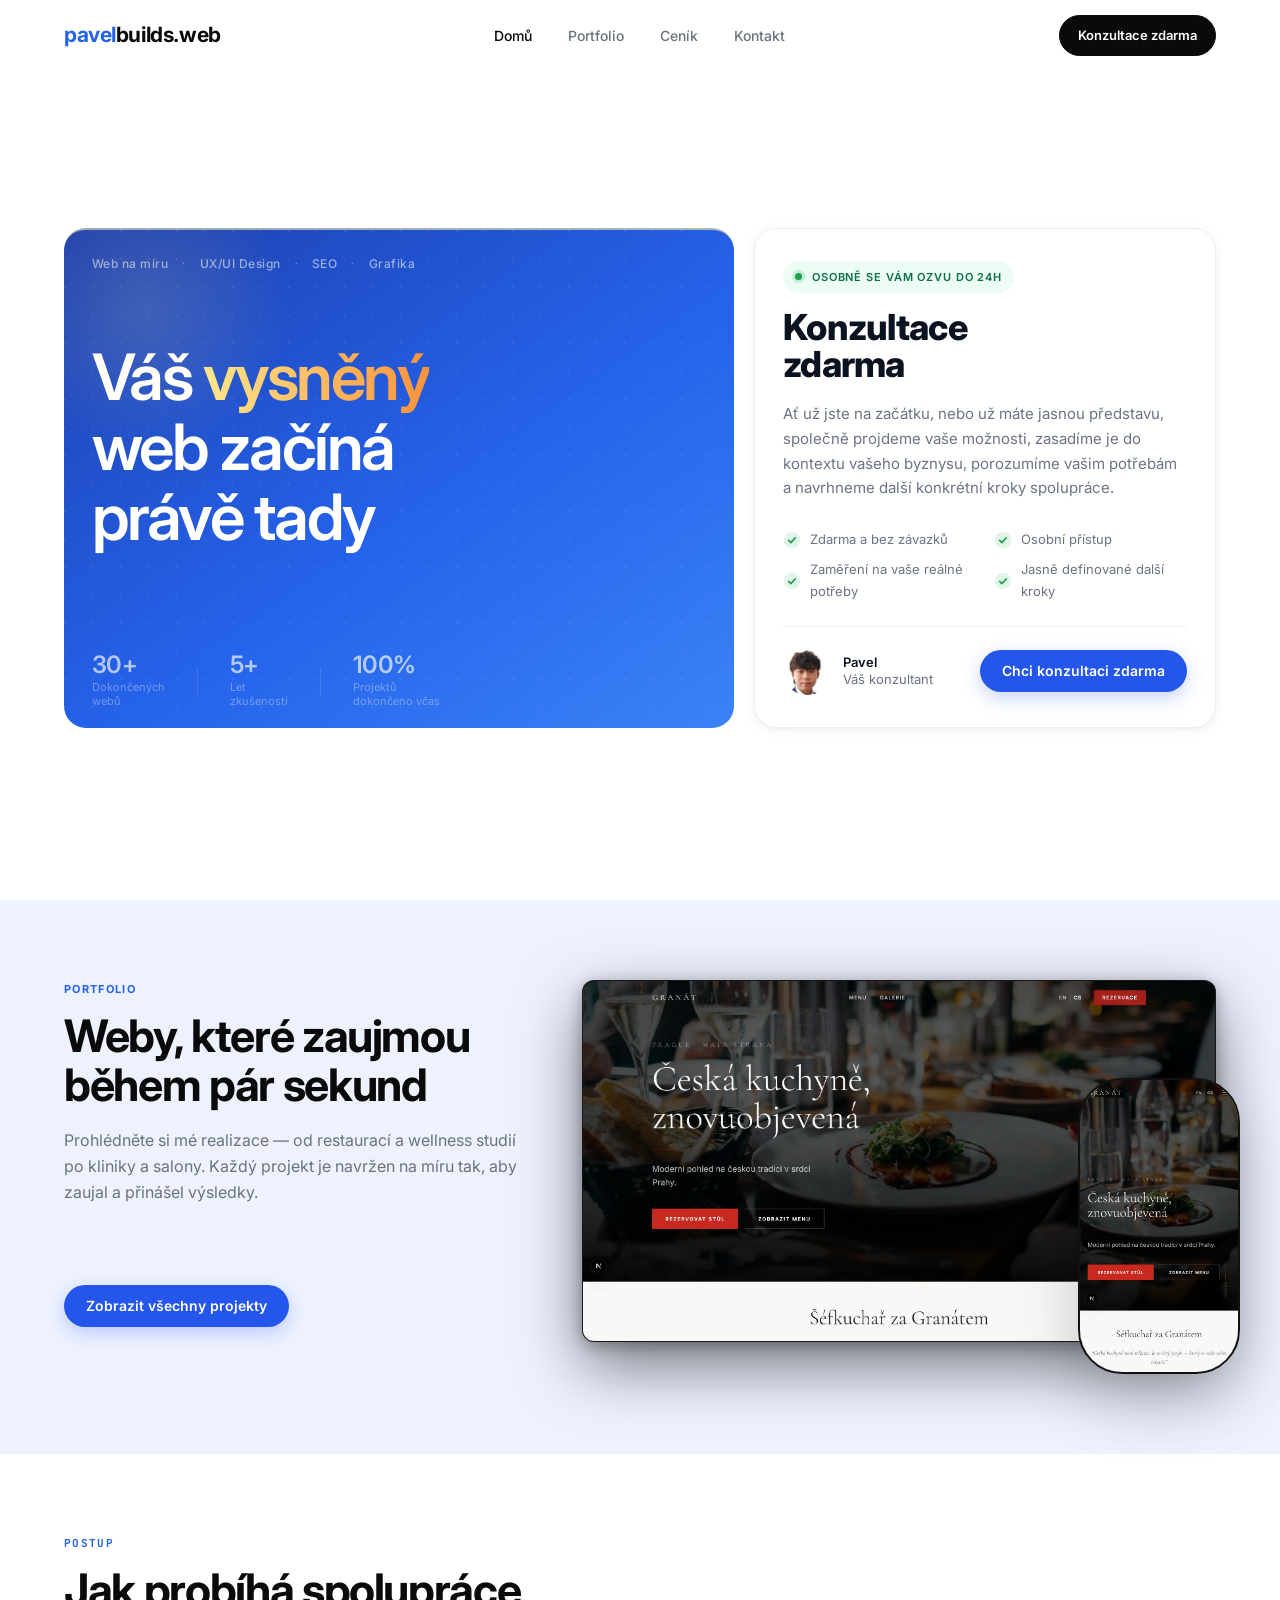
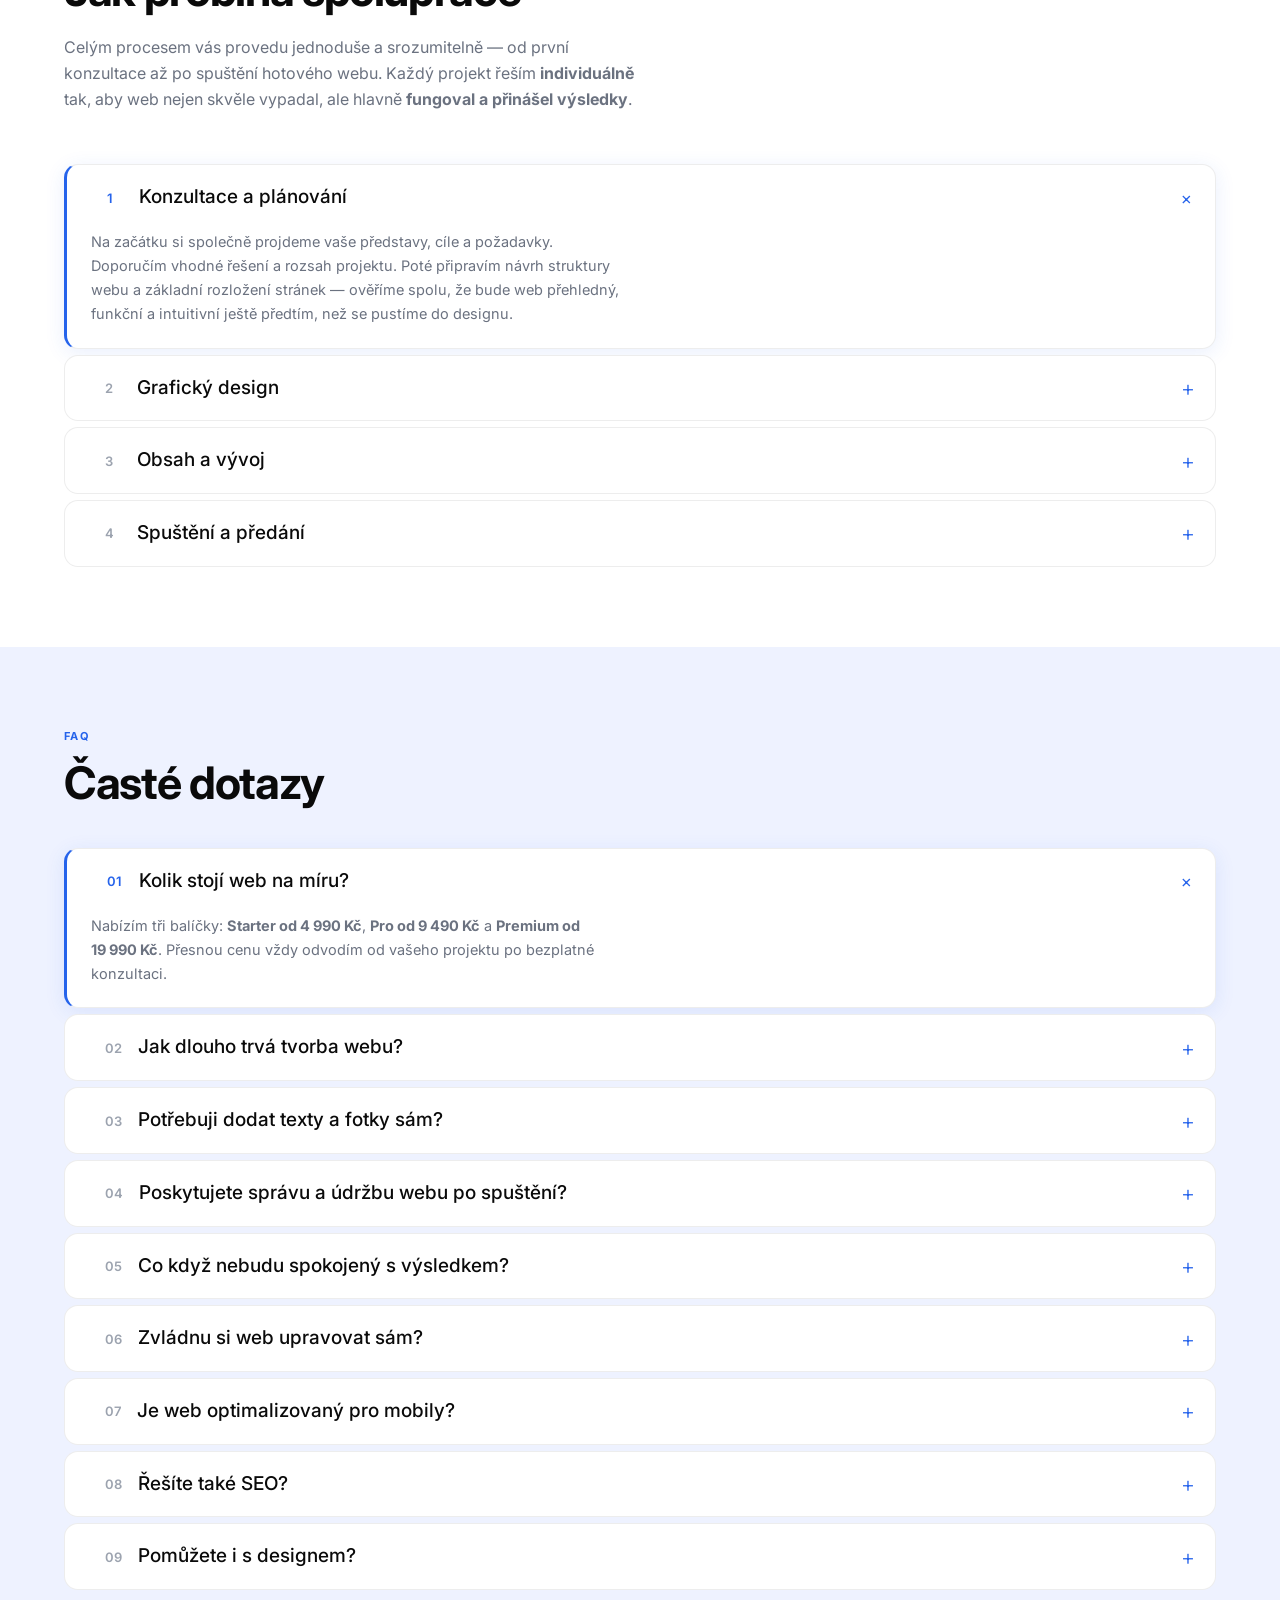
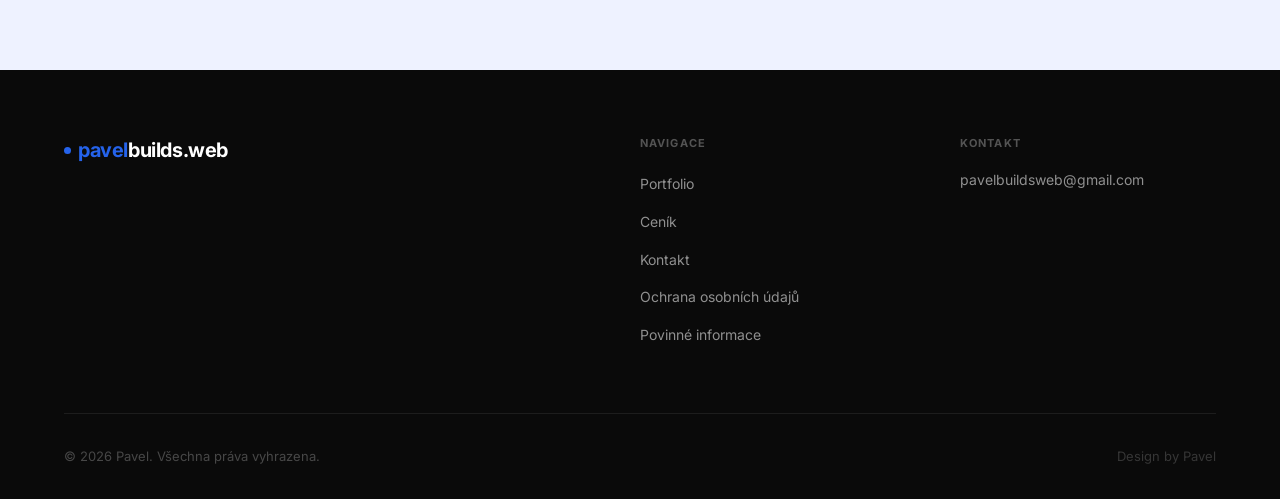
==== index.html @ 44fcdc36 "fix: bottom sheet block layout + isAnimating guard Switch nav__mobile from flex to block (avoids iOS" ====
﻿<!doctype html>
<html lang="cs">
<head>
  <meta charset="utf-8" />
  <meta name="viewport" content="width=device-width, initial-scale=1" />

  <title>Váš profesionální web | Pavel — webař na volné noze</title>
  <meta name="description" content="Tvořím weby na míru pro české firmy a živnostníky. Od návrhu po spuštění — jeden kontakt, kompletní servis." />
  <link rel="canonical" href="https://www.pavelweb.cz/" />

  <meta property="og:type"         content="website" />
  <meta property="og:site_name"    content="Pavel — webař na volné noze" />
  <meta property="og:title"        content="Váš profesionální web | Pavel — webař na volné noze" />
  <meta property="og:description"  content="Tvořím weby na míru pro české firmy a živnostníky. Od návrhu po spuštění — jeden kontakt, kompletní servis." />
  <meta property="og:url"          content="https://www.pavelweb.cz/" />
  <meta property="og:image"        content="https://www.pavelweb.cz/images/og-cover.jpg" />
  <meta property="og:image:width"  content="1200" />
  <meta property="og:image:height" content="630" />
  <meta property="og:locale"       content="cs_CZ" />

  <meta name="twitter:card"        content="summary_large_image" />
  <meta name="twitter:title"       content="Váš profesionální web | Pavel — webař na volné noze" />
  <meta name="twitter:description" content="Tvořím weby na míru pro české firmy a živnostníky. Od návrhu po spuštění — jeden kontakt, kompletní servis." />
  <meta name="twitter:image"       content="https://www.pavelweb.cz/images/og-cover.jpg" />

  <script type="application/ld+json">
  {
    "@context": "https://schema.org",
    "@graph": [
      {
        "@type": "Person",
        "@id": "https://www.pavelweb.cz/#person",
        "name": "Pavel",
        "jobTitle": "Webař na volné noze",
        "url": "https://www.pavelweb.cz/",
        "knowsAbout": ["Tvorba webových stránek", "SEO", "UI/UX design"]
      },
      {
        "@type": "Service",
        "@id": "https://www.pavelweb.cz/#service",
        "serviceType": "Tvorba webových stránek na míru",
        "provider": { "@id": "https://www.pavelweb.cz/#person" },
        "areaServed": "CZ",
        "url": "https://www.pavelweb.cz/pricing.html"
      }
    ]
  }
  </script>

  <link rel="preconnect" href="https://fonts.bunny.net" crossorigin />
  <link rel="preload" href="https://fonts.bunny.net/css2?family=Caveat:wght@500;700&family=Inter:wght@400;500;600;700&family=JetBrains+Mono:wght@500&display=swap"
        as="style" onload="this.onload=null;this.rel='stylesheet'" />
  <noscript><link rel="stylesheet" href="https://fonts.bunny.net/css2?family=Caveat:wght@500;700&family=Inter:wght@400;500;600;700&family=JetBrains+Mono:wght@500&display=swap" /></noscript>

  <link rel="stylesheet" href="/css/tokens.css?v=8" />
  <link rel="stylesheet" href="/css/base.css?v=8" />
  <link rel="stylesheet" href="/css/components.css?v=8" />
</head>
<body>

  <a class="skip-link" href="#main-content">Přeskočit na obsah</a>

  <!-- ── NAV ──────────────────────────────────────────────────── -->
  <header class="site-header">
    <nav class="nav" aria-label="Hlavní navigace">
      <a href="/index.html" class="nav__logo" aria-label="pavelbuilds.web — domovská stránka">
        <span class="nav__logo-text"><span class="nav__logo-pavel">pavel</span>builds<span class="nav__logo-sub">.web</span></span>
      </a>
      <ul class="nav__links" role="list">
        <li><a href="/index.html"     class="nav__link nav__link--active">Domů</a></li>
        <li><a href="/portfolio.html" class="nav__link">Portfolio</a></li>
        <li><a href="/pricing.html"   class="nav__link">Ceník</a></li>
        <li><a href="/contact.html"   class="nav__link">Kontakt</a></li>
      </ul>
      <a href="/contact.html" class="btn btn--nav">Konzultace zdarma</a>
      <button class="nav__burger" aria-controls="mobile-menu" aria-expanded="false" aria-label="Otevřít menu">
        <span class="nav__burger-bar"></span>
        <span class="nav__burger-bar"></span>
        <span class="nav__burger-bar"></span>
      </button>
    </nav>
  </header>
  <div id="mobile-menu" class="nav__mobile" hidden>
    <ul role="list">
      <li><a href="/index.html"     class="nav__link">Domů</a></li>
      <li><a href="/portfolio.html" class="nav__link">Portfolio</a></li>
      <li><a href="/pricing.html"   class="nav__link">Ceník</a></li>
      <li><a href="/contact.html"   class="nav__link">Kontakt</a></li>
    </ul>
    <a href="/contact.html" class="btn" style="margin-top:8px;">Konzultace zdarma</a>
  </div>

  <main id="main-content">

    <!-- ── 1. HERO ────────────────────────────────────────────── -->
    <section class="hero" aria-labelledby="hero-heading">
      <div class="hero-2col">

        <!-- Left: gradient-border card -->
        <div class="hero-card-wrap">
          <div class="hero-card">
            <p class="hero-card__labels" aria-hidden="true">
              <span>Web na míru</span>
              <span>·</span>
              <span>UX/UI Design</span>
              <span>·</span>
              <span>SEO</span>
              <span>·</span>
              <span>Grafika</span>
            </p>

            <h1 class="hero-head" id="hero-heading">
              Váš <span class="slot" id="slot" aria-live="polite" aria-label="profesionální"></span><br />
              web začíná<br />
              právě tady
            </h1>

            <div class="hero-stats" aria-label="Čísla v číslech">
              <div class="hero-stat">
                <span class="hero-stat__num">30+</span>
                <span class="hero-stat__lbl">Dokončených<br />webů</span>
              </div>
              <div class="hero-stat__div" aria-hidden="true"></div>
              <div class="hero-stat">
                <span class="hero-stat__num">5+</span>
                <span class="hero-stat__lbl">Let<br />zkušeností</span>
              </div>
              <div class="hero-stat__div" aria-hidden="true"></div>
              <div class="hero-stat">
                <span class="hero-stat__num">100%</span>
                <span class="hero-stat__lbl">Projektů<br />dokončeno včas</span>
              </div>
            </div>
          </div>
        </div>

        <!-- Right: Consultation card -->
        <section class="consult-card" aria-labelledby="consult-title">

          <span class="consult-eyebrow">
            <span class="consult-ping" aria-hidden="true"></span>
            Osobně se vám ozvu do 24h
          </span>

          <h2 class="consult-title" id="consult-title">Konzultace<br>zdarma</h2>
          <p class="consult-body">
            Ať už jste na začátku, nebo už máte jasnou představu, společně projdeme vaše možnosti,
            zasadíme je do kontextu vašeho byznysu, porozumíme vašim potřebám
            a navrhneme další konkrétní kroky spolupráce.
          </p>

          <ul class="consult-checks" role="list">
            <li class="consult-check">
              <svg width="18" height="18" viewBox="0 0 24 24" fill="none" aria-hidden="true">
                <circle cx="12" cy="12" r="11" fill="#16a34a" opacity=".12"/>
                <path d="M7.5 12.5l3 3 6-6.5" stroke="#16a34a" stroke-width="2.2" stroke-linecap="round" stroke-linejoin="round"/>
              </svg>
              Zdarma a bez závazků
            </li>
            <li class="consult-check">
              <svg width="18" height="18" viewBox="0 0 24 24" fill="none" aria-hidden="true">
                <circle cx="12" cy="12" r="11" fill="#16a34a" opacity=".12"/>
                <path d="M7.5 12.5l3 3 6-6.5" stroke="#16a34a" stroke-width="2.2" stroke-linecap="round" stroke-linejoin="round"/>
              </svg>
              Osobní přístup
            </li>
            <li class="consult-check">
              <svg width="18" height="18" viewBox="0 0 24 24" fill="none" aria-hidden="true">
                <circle cx="12" cy="12" r="11" fill="#16a34a" opacity=".12"/>
                <path d="M7.5 12.5l3 3 6-6.5" stroke="#16a34a" stroke-width="2.2" stroke-linecap="round" stroke-linejoin="round"/>
              </svg>
              Zaměření na vaše reálné potřeby
            </li>
            <li class="consult-check">
              <svg width="18" height="18" viewBox="0 0 24 24" fill="none" aria-hidden="true">
                <circle cx="12" cy="12" r="11" fill="#16a34a" opacity=".12"/>
                <path d="M7.5 12.5l3 3 6-6.5" stroke="#16a34a" stroke-width="2.2" stroke-linecap="round" stroke-linejoin="round"/>
              </svg>
              Jasně definované další kroky
            </li>
          </ul>

          <div class="consult-foot">
            <div class="consult-author">
              <div class="consult-avatar"
                   style="background-image:url('/images/pavel-webař.webp');"
                   role="img"
                   aria-label="Pavel">
              </div>
              <div class="consult-meta">
                <div class="consult-name">Pavel</div>
                <div class="consult-role">Váš konzultant</div>
              </div>
            </div>
            <div class="consult-cta-stack">
              <a class="consult-cta-pill" href="/contact.html">
                Chci konzultaci zdarma
              </a>
            </div>
          </div>

        </section>

      </div>
    </section>

    <!-- ── 2. SHOWCASE ─────────────────────────────────────────── -->
    <section class="showcase-section" aria-labelledby="showcase-heading">
      <div class="showcase-inner">

        <div class="showcase-right">
          <div class="showcase-header">
            <p class="showcase-eyebrow">Portfolio</p>
            <h2 class="showcase-headline" id="showcase-heading">Weby, které zaujmou během pár sekund</h2>
            <p class="showcase-body">Prohlédněte si mé realizace — od restaurací a wellness studií po kliniky a salony. Každý projekt je navržen na míru tak, aby zaujal a přinášel výsledky.</p>
          </div>
        </div>

        <div class="showcase-visual">
          <div class="showcase-browser">
            <div class="showcase-screen">
              <img
                src="/images/granat_restaurant_portofolio.webp"
                alt="Ukázka webu — Granát restaurace"
                class="showcase-img"
                width="1440" height="900"
              />
            </div>
          </div>
          <div class="showcase-phone" aria-hidden="true">
            <div class="showcase-phone-screen">
              <img src="/images/granat_restaurant_portofolio_phone.webp" alt="Mobilní zobrazení webu Granát Restaurace" width="390" height="844" />
            </div>
          </div>
        </div>

        <div class="showcase-footer">
          <a href="/portfolio.html" class="consult-cta-pill showcase-pill">Zobrazit všechny projekty</a>
        </div>

      </div>
    </section>

    <!-- ── 3. PROCES ─────────────────────────────────────────── -->
    <section id="proces" class="proces-section" aria-labelledby="proces-heading">
      <div class="proces-inner">
        <p class="proces-eyebrow">Postup</p>
        <h2 class="proces-headline" id="proces-heading">Jak probíhá spolupráce</h2>
        <p class="proces-lede">Celým procesem vás provedu jednoduše a srozumitelně — od první konzultace až po spuštění hotového webu. Každý projekt řeším <strong>individuálně</strong> tak, aby web nejen skvěle vypadal, ale hlavně <strong>fungoval a přinášel výsledky</strong>.</p>

        <div class="proc-list" id="proc-accordion">

          <div class="proc-step is-open">
            <button class="proc-row" type="button" aria-expanded="true" aria-controls="proc-panel-0">
<span class="proc-content">
                <span class="proc-num" aria-hidden="true">1</span>
                <span class="proc-title" id="proc-title-0">Konzultace a plánování</span>
              </span>
              <span class="proc-icon" aria-hidden="true">+</span>
            </button>
            <div class="proc-panel" id="proc-panel-0" role="region" aria-labelledby="proc-title-0">
              <div class="proc-body">
                <p>Na začátku si společně projdeme vaše představy, cíle a požadavky. Doporučím vhodné řešení a rozsah projektu. Poté připravím návrh struktury webu a základní rozložení stránek — ověříme spolu, že bude web přehledný, funkční a intuitivní ještě předtím, než se pustíme do designu.</p>
              </div>
            </div>
          </div>

          <div class="proc-step">
            <button class="proc-row" type="button" aria-expanded="false" aria-controls="proc-panel-1">
<span class="proc-content">
                <span class="proc-num" aria-hidden="true">2</span>
                <span class="proc-title" id="proc-title-1">Grafický design</span>
              </span>
              <span class="proc-icon" aria-hidden="true">+</span>
            </button>
            <div class="proc-panel" id="proc-panel-1" role="region" aria-labelledby="proc-title-1">
              <div class="proc-body">
                <p>Vytvořím moderní design webu na míru vaší značce. Design společně ladíme a upravujeme tak dlouho, dokud nebudete s výsledkem maximálně spokojeni. Samozřejmostí je responzivní zobrazení pro mobil i počítač.</p>
              </div>
            </div>
          </div>

          <div class="proc-step">
            <button class="proc-row" type="button" aria-expanded="false" aria-controls="proc-panel-2">
<span class="proc-content">
                <span class="proc-num" aria-hidden="true">3</span>
                <span class="proc-title" id="proc-title-2">Obsah a vývoj</span>
              </span>
              <span class="proc-icon" aria-hidden="true">+</span>
            </button>
            <div class="proc-panel" id="proc-panel-2" role="region" aria-labelledby="proc-title-2">
              <div class="proc-body">
                <p>Web společně naplníme obsahem — texty můžete dodat vlastní, nebo je pro vás připravím na míru. Jakmile je obsah hotový, web kompletně nakóduji a naprogramuji. Důraz kladu na rychlost, čistý kód, SEO a jednoduchou správu obsahu.</p>
              </div>
            </div>
          </div>

          <div class="proc-step">
            <button class="proc-row" type="button" aria-expanded="false" aria-controls="proc-panel-3">
<span class="proc-content">
                <span class="proc-num" aria-hidden="true">4</span>
                <span class="proc-title" id="proc-title-3">Spuštění a předání</span>
              </span>
              <span class="proc-icon" aria-hidden="true">+</span>
            </button>
            <div class="proc-panel" id="proc-panel-3" role="region" aria-labelledby="proc-title-3">
              <div class="proc-body">
                <p>Před spuštěním vše důkladně otestujeme a doladíme poslední detaily, aby web fungoval spolehlivě na všech zařízeních i prohlížečích. Hotový web poté nasadím na doménu, nastavím vše potřebné a předám vám kompletní přístupy.</p>
              </div>
            </div>
          </div>

        </div>
      </div>
    </section>

    <!-- ── 4. FAQ ────────────────────────────────────────────── -->
    <section id="faq" class="faq-section" aria-labelledby="faq-heading">
      <div class="faq-inner">
        <p class="faq-eyebrow">FAQ</p>
        <h2 class="faq-headline" id="faq-heading">Časté dotazy</h2>

        <div class="proc-list" id="faq-accordion">

          <div class="proc-step is-open">
            <button class="proc-row" type="button" aria-expanded="true" aria-controls="faq-panel-0">
              <span class="proc-content">
                <span class="proc-num" aria-hidden="true">01</span>
                <span class="proc-title" id="faq-title-0">Kolik stojí web na míru?</span>
              </span>
              <span class="proc-icon" aria-hidden="true">+</span>
            </button>
            <div class="proc-panel" id="faq-panel-0" role="region" aria-labelledby="faq-title-0">
              <div class="proc-body">
                <p>Nabízím tři balíčky: <strong>Starter od 4&nbsp;990&nbsp;Kč</strong>, <strong>Pro od 9&nbsp;490&nbsp;Kč</strong> a <strong>Premium od 19&nbsp;990&nbsp;Kč</strong>. Přesnou cenu vždy odvodím od vašeho projektu po bezplatné konzultaci.</p>
              </div>
            </div>
          </div>

          <div class="proc-step">
            <button class="proc-row" type="button" aria-expanded="false" aria-controls="faq-panel-1">
              <span class="proc-content">
                <span class="proc-num" aria-hidden="true">02</span>
                <span class="proc-title" id="faq-title-1">Jak dlouho trvá tvorba webu?</span>
              </span>
              <span class="proc-icon" aria-hidden="true">+</span>
            </button>
            <div class="proc-panel" id="faq-panel-1" role="region" aria-labelledby="faq-title-1">
              <div class="proc-body">
                <p>Nejjednodušší weby do 1–2 týdnů od odsouhlasení designu s klientem. Délka závisí na komplexnosti projektu.</p>
              </div>
            </div>
          </div>

          <div class="proc-step">
            <button class="proc-row" type="button" aria-expanded="false" aria-controls="faq-panel-2">
              <span class="proc-content">
                <span class="proc-num" aria-hidden="true">03</span>
                <span class="proc-title" id="faq-title-2">Potřebuji dodat texty a fotky sám?</span>
              </span>
              <span class="proc-icon" aria-hidden="true">+</span>
            </button>
            <div class="proc-panel" id="faq-panel-2" role="region" aria-labelledby="faq-title-2">
              <div class="proc-body">
                <p>Nemusíte. Texty i fotografie můžete dodat vlastní, nebo je připravím za vás — copywriting a výběr fotografií jsou součástí mých služeb.</p>
              </div>
            </div>
          </div>

          <div class="proc-step">
            <button class="proc-row" type="button" aria-expanded="false" aria-controls="faq-panel-3">
              <span class="proc-content">
                <span class="proc-num" aria-hidden="true">04</span>
                <span class="proc-title" id="faq-title-3">Poskytujete správu a údržbu webu po spuštění?</span>
              </span>
              <span class="proc-icon" aria-hidden="true">+</span>
            </button>
            <div class="proc-panel" id="faq-panel-3" role="region" aria-labelledby="faq-title-3">
              <div class="proc-body">
                <p>Ano. Po spuštění nabízím pravidelnou údržbu, aktualizace a technickou podporu. Vždy víte, na koho se obrátit, když něco potřebujete změnit nebo řešit.</p>
              </div>
            </div>
          </div>

          <div class="proc-step">
            <button class="proc-row" type="button" aria-expanded="false" aria-controls="faq-panel-4">
              <span class="proc-content">
                <span class="proc-num" aria-hidden="true">05</span>
                <span class="proc-title" id="faq-title-4">Co když nebudu spokojený s výsledkem?</span>
              </span>
              <span class="proc-icon" aria-hidden="true">+</span>
            </button>
            <div class="proc-panel" id="faq-panel-4" role="region" aria-labelledby="faq-title-4">
              <div class="proc-body">
                <p>Design ladíme společně tak dlouho, dokud nebudete maximálně spokojeni — to je součástí celého procesu. Web odevzdám až tehdy, kdy budete s výsledkem skutečně spokojeni.</p>
              </div>
            </div>
          </div>

          <div class="proc-step">
            <button class="proc-row" type="button" aria-expanded="false" aria-controls="faq-panel-5">
              <span class="proc-content">
                <span class="proc-num" aria-hidden="true">06</span>
                <span class="proc-title" id="faq-title-5">Zvládnu si web upravovat sám?</span>
              </span>
              <span class="proc-icon" aria-hidden="true">+</span>
            </button>
            <div class="proc-panel" id="faq-panel-5" role="region" aria-labelledby="faq-title-5">
              <div class="proc-body">
                <p>Ano. V balíčku Pro a Premium dodávám CMS, kde si sami upravíte texty i fotky — bez programátora.</p>
              </div>
            </div>
          </div>

          <div class="proc-step">
            <button class="proc-row" type="button" aria-expanded="false" aria-controls="faq-panel-6">
              <span class="proc-content">
                <span class="proc-num" aria-hidden="true">07</span>
                <span class="proc-title" id="faq-title-6">Je web optimalizovaný pro mobily?</span>
              </span>
              <span class="proc-icon" aria-hidden="true">+</span>
            </button>
            <div class="proc-panel" id="faq-panel-6" role="region" aria-labelledby="faq-title-6">
              <div class="proc-body">
                <p>Ano, všechny weby jsou plně responzivní a fungují na mobilu, tabletu i desktopu.</p>
              </div>
            </div>
          </div>

          <div class="proc-step">
            <button class="proc-row" type="button" aria-expanded="false" aria-controls="faq-panel-7">
              <span class="proc-content">
                <span class="proc-num" aria-hidden="true">08</span>
                <span class="proc-title" id="faq-title-7">Řešíte také SEO?</span>
              </span>
              <span class="proc-icon" aria-hidden="true">+</span>
            </button>
            <div class="proc-panel" id="faq-panel-7" role="region" aria-labelledby="faq-title-7">
              <div class="proc-body">
                <p>Ano, základní SEO optimalizace je součástí každého webu — správná struktura, rychlost načítání a technické nastavení.</p>
              </div>
            </div>
          </div>

          <div class="proc-step">
            <button class="proc-row" type="button" aria-expanded="false" aria-controls="faq-panel-8">
              <span class="proc-content">
                <span class="proc-num" aria-hidden="true">09</span>
                <span class="proc-title" id="faq-title-8">Pomůžete i s designem?</span>
              </span>
              <span class="proc-icon" aria-hidden="true">+</span>
            </button>
            <div class="proc-panel" id="faq-panel-8" role="region" aria-labelledby="faq-title-8">
              <div class="proc-body">
                <p>Ano. Můžu připravit kompletní návrh designu nebo navázat na váš existující brand.</p>
              </div>
            </div>
          </div>

        </div>
      </div>
    </section>

  </main>

  <!-- ── FOOTER ─────────────────────────────────────────────── -->
  <footer class="site-footer">
    <div class="footer__inner">
      <div>
        <div class="footer__logo" aria-hidden="true"><span class="nav__logo-text"><span class="nav__logo-pavel">pavel</span>builds<span class="footer__logo-sub">.web</span></span></div>
      </div>
      <nav aria-label="Navigace v patičce">
        <p class="footer__heading">Navigace</p>
        <ul class="footer__links" role="list">
          <li><a href="/portfolio.html">Portfolio</a></li>
          <li><a href="/pricing.html">Ceník</a></li>
          <li><a href="/contact.html">Kontakt</a></li>
          <li><a href="/privacy.html">Ochrana osobních údajů</a></li>
          <li><a href="/legal.html">Povinné informace</a></li>
        </ul>
      </nav>
      <div>
        <p class="footer__heading">Kontakt</p>
        <a href="mailto:pavelbuildsweb@gmail.com" class="footer__email">pavelbuildsweb@gmail.com</a>
      </div>
    </div>
    <div class="footer__bottom">
      <small>&copy; <span id="footer-year"></span> Pavel. Všechna práva vyhrazena.</small>
      <small class="footer__credit">Design by Pavel</small>
    </div>
  </footer>
  <script src="/js/hero.js" defer></script>
  <script src="/js/nav.js" defer></script>
  <script src="/js/anim.js" defer></script>
  <script src="/js/accordion.js" defer></script>

</body>
</html>
---- css/tokens.css ----
:root {
  /* ── Palette ─────────────────────────────────────────────── */
  --color-bg:          #ffffff;
  --color-ink:         #0A0A0A;
  --color-muted:       #6B7280;
  --color-subtle:      #9CA3AF;
  --color-accent:      #2563EB;
  --color-accent-h:    #1D4ED8;
  --color-surface:     #F9FAFB;
  --color-surface-2:   #F3F4F6;
  --color-border:      rgba(0, 0, 0, 0.06);
  --color-border-md:   rgba(0, 0, 0, 0.10);

  /* ── Typography ─────────────────────────────────────────── */
  --font-sans: "Inter", system-ui, -apple-system, Segoe UI, sans-serif;
  --font-hand: "Caveat", "Kalam", cursive;

  /* ── Layout ─────────────────────────────────────────────── */
  --max-width:  1280px;
  --pad-x:      64px;
  --nav-height: 72px;

  /* ── Radius ──────────────────────────────────────────────── */
  --radius-sm:  6px;
  --radius-md:  10px;
  --radius-lg:  14px;
  --radius-xl:  18px;
  --radius-2xl: 24px;
  --radius-pill:999px;

  /* ── Spacing scale (8-base) ──────────────────────────────── */
  --s-1:   8px;
  --s-2:  16px;
  --s-3:  24px;
  --s-4:  32px;
  --s-6:  48px;
  --s-8:  64px;
  --s-12: 96px;
  --s-16: 128px;

  /* Legacy aliases (used by inner pages) */
  --space-xs:  8px;
  --space-sm:  8px;
  --space-md:  16px;
  --space-lg:  32px;
  --space-xl:  64px;
  --space-2xl: 96px;

  /* ── Shadows ─────────────────────────────────────────────── */
  --shadow-xs:   0 1px 3px rgba(0,0,0,.5),  0 1px 2px rgba(0,0,0,.3);
  --shadow-sm:   0 4px 12px rgba(0,0,0,.5), 0 1px 3px rgba(0,0,0,.3);
  --shadow-md:   0 8px 24px rgba(0,0,0,.6), 0 2px 6px rgba(0,0,0,.3);
  --shadow-lg:   0 16px 48px rgba(0,0,0,.7),0 4px 12px rgba(0,0,0,.4);
  --shadow-card: var(--shadow-sm);
  --shadow-hover:var(--shadow-md);

  /* ── Transitions ─────────────────────────────────────────── */
  --ease-out:        cubic-bezier(.16,1,.3,1);
  --transition-fast: 200ms var(--ease-out);
  --transition-mid:  400ms var(--ease-out);
  --transition-slow: 600ms var(--ease-out);
}

@media (max-width: 768px) {
  :root { --pad-x: 24px; }
}
---- css/base.css ----
/* ── Reset ─────────────────────────────────────────────────── */
*, *::before, *::after { box-sizing: border-box; margin: 0; padding: 0; }

/* ── Root ──────────────────────────────────────────────────── */
html { scroll-behavior: smooth; }
body {
  background: var(--color-bg);
  color: var(--color-ink);
  font-family: var(--font-sans);
  font-size: 18px;
  line-height: 1.65;
  -webkit-font-smoothing: antialiased;
  -moz-osx-font-smoothing: grayscale;
}

/* ── Skip link ─────────────────────────────────────────────── */
.skip-link {
  position: absolute;
  top: 0; left: var(--s-2);
  z-index: 9999;
  padding: var(--s-1) var(--s-4);
  background: var(--color-ink);
  color: #fff;
  font-size: 14px;
  font-weight: 600;
  border-radius: 0 0 var(--radius-md) var(--radius-md);
  text-decoration: none;
  transform: translateY(-100%);
  transition: transform var(--transition-fast);
}
.skip-link:focus { transform: translateY(0); }

/* ── Focus visible ─────────────────────────────────────────── */
:focus-visible {
  outline: 2px solid var(--color-accent);
  outline-offset: 3px;
  border-radius: 3px;
}

/* ── Headings ──────────────────────────────────────────────── */
h1 {
  font-size: clamp(48px, 6vw, 80px);
  line-height: 1.05;
  font-weight: 700;
  letter-spacing: -0.04em;
  color: var(--color-ink);
}
h2 {
  font-size: clamp(28px, 3.5vw, 44px);
  line-height: 1.15;
  font-weight: 700;
  letter-spacing: -0.03em;
}
h3 {
  font-size: clamp(17px, 1.6vw, 20px);
  line-height: 1.3;
  font-weight: 600;
  letter-spacing: -0.01em;
}

/* ── Body copy ─────────────────────────────────────────────── */
p {
  max-width: 65ch;
  line-height: 1.65;
  color: var(--color-muted);
}
a { color: var(--color-accent); }
a:hover { text-decoration: underline; }
img { max-width: 100%; height: auto; display: block; }

/* ── Section wrapper ───────────────────────────────────────── */
.section { padding: var(--s-16) var(--pad-x); }
.section--sm { padding: var(--s-12) var(--pad-x); }
.section--lg { padding: var(--s-16) var(--pad-x); }
.section__inner {
  max-width: var(--max-width);
  margin: 0 auto;
}

/* ── Section label (eyebrow) ───────────────────────────────── */
.eyebrow {
  display: inline-flex;
  align-items: center;
  gap: 8px;
  font-size: 12px;
  font-weight: 600;
  text-transform: uppercase;
  letter-spacing: .1em;
  color: var(--color-muted);
  margin-bottom: var(--s-3);
}
.eyebrow::before {
  content: '';
  display: block;
  width: 20px; height: 1px;
  background: var(--color-muted);
}

/* ── Utilities ─────────────────────────────────────────────── */
.sr-only {
  position: absolute; width: 1px; height: 1px;
  overflow: hidden; clip: rect(0,0,0,0); white-space: nowrap;
}
.text-muted  { color: var(--color-muted); }
.text-center { text-align: center; }

/* ── Reveal animations (IntersectionObserver) ──────────────── */
[data-reveal] {
  opacity: 0;
  transform: translateY(28px);
  transition: opacity var(--transition-slow), transform var(--transition-slow);
}
[data-reveal].is-visible {
  opacity: 1;
  transform: none;
}
[data-delay="1"] { transition-delay: 80ms; }
[data-delay="2"] { transition-delay: 160ms; }
[data-delay="3"] { transition-delay: 240ms; }
[data-delay="4"] { transition-delay: 320ms; }
[data-delay="5"] { transition-delay: 400ms; }
[data-delay="6"] { transition-delay: 480ms; }

/* ── CTA strip ─────────────────────────────────────────────── */
.cta-strip {
  background: var(--color-ink);
  padding: var(--s-16) var(--pad-x);
  text-align: center;
}
.cta-strip h2 { color: #fff; margin-bottom: var(--s-2); }
.cta-strip p  { color: rgba(255,255,255,.45); margin: 0 auto var(--s-8); max-width: 44ch; }

/* ── Reduced motion ────────────────────────────────────────── */
@media (prefers-reduced-motion: reduce) {
  html { scroll-behavior: auto; }
  *, *::before, *::after { animation-duration: .01ms !important; transition-duration: .01ms !important; }
  [data-reveal] { opacity: 1; transform: none; }
}
---- css/components.css ----
/* ================================================================
   COMPONENTS.CSS  —  B2B Premium Edition
   Nav · Buttons · Cards · Grid · Forms · Footer · Hero
   ================================================================ */

/* ── Site header ───────────────────────────────────────────── */
.site-header {
  position: fixed;
  top: 0; left: 0; right: 0;
  z-index: 160;
  height: var(--nav-height);
  background: transparent;
  border-bottom: 1px solid transparent;
  transition:
    background  400ms var(--ease-out),
    border-color 400ms var(--ease-out),
    backdrop-filter 400ms var(--ease-out);
}
.site-header.scrolled {
  background: rgba(255,255,255,.85);
  backdrop-filter: blur(20px) saturate(150%);
  -webkit-backdrop-filter: blur(20px) saturate(150%);
  border-bottom-color: var(--color-border);
}

.nav {
  display: flex;
  align-items: center;
  justify-content: space-between;
  gap: var(--s-4);
  height: 100%;
  padding: 0 var(--pad-x);
  max-width: calc(var(--max-width) + var(--pad-x) * 2);
  margin: 0 auto;
  font-size: 14px;
}

.nav__logo {
  display: flex;
  align-items: center;
  gap: 8px;
  font-family: var(--font-sans);
  font-size: 21px;
  font-weight: 700;
  color: var(--color-ink);
  text-decoration: none;
  white-space: nowrap;
  letter-spacing: -0.02em;
}
.nav__logo::before { display: none; }
.nav__logo:hover { text-decoration: none; color: var(--color-ink); }
.nav__logo-sub {
  font-size: inherit;
  font-weight: inherit;
  letter-spacing: inherit;
  text-transform: none;
  color: inherit;
}
.nav__logo-pavel { color: var(--color-accent); }

.nav__links {
  display: flex;
  list-style: none;
  gap: 36px;
  margin: 0; padding: 0;
}
.nav__link {
  font-size: 14px;
  font-weight: 500;
  color: var(--color-muted);
  text-decoration: none;
  transition: color var(--transition-fast);
}
.nav__link:hover { color: var(--color-ink); text-decoration: none; }
.nav__link--active { color: var(--color-ink); }

/* Hamburger — visible by default (mobile-first), hidden on desktop */
.nav__burger {
  display: flex;
  flex-direction: column;
  justify-content: center;
  gap: 5px;
  width: 36px; height: 36px;
  padding: 4px;
  background: none; border: none; cursor: pointer;
  border-radius: var(--radius-md);
}
.nav__burger:focus-visible { outline: 2px solid var(--color-accent); outline-offset: 2px; }
.nav__burger-bar {
  display: block;
  width: 20px; height: 1.5px;
  background: var(--color-ink);
  border-radius: 2px;
  transition: transform var(--transition-fast), opacity var(--transition-fast);
}
.nav__burger--open .nav__burger-bar:nth-child(1) { transform: translateY(6.5px) rotate(45deg); }
.nav__burger--open .nav__burger-bar:nth-child(2) { opacity: 0; }
.nav__burger--open .nav__burger-bar:nth-child(3) { transform: translateY(-6.5px) rotate(-45deg); }

/* Bottom sheet — block layout (more reliable than flex in iOS Safari) */
.nav__mobile {
  position: fixed;
  bottom: 0; left: 0; right: 0;
  max-height: 80vh;
  overflow-y: auto;
  padding: 0 28px max(32px, env(safe-area-inset-bottom));
  background: #fff;
  border-radius: 20px 20px 0 0;
  box-shadow: 0 -4px 32px rgba(0,0,0,.10);
  z-index: 150;
  transform: translateY(100%);
  transition: transform 0.35s cubic-bezier(.4,0,.2,1), visibility 0.35s;
  visibility: hidden;
}
/* Drag handle */
.nav__mobile::before {
  content: '';
  display: block;
  width: 36px; height: 4px;
  background: rgba(0,0,0,.12);
  border-radius: 2px;
  margin: 14px auto 24px;
}
.nav__mobile.is-open {
  transform: translateY(0);
  visibility: visible;
}
.nav__mobile ul {
  list-style: none; padding: 0; margin: 0;
}
.nav__mobile li { border-bottom: 1px solid var(--color-border); }
.nav__mobile li:last-child { border-bottom: none; }
.nav__mobile .nav__link {
  display: block;
  font-size: 20px; font-weight: 600;
  color: var(--color-ink);
  padding: 16px 0;
}
.nav__mobile .btn {
  display: block;
  margin: 24px 0 0;
  text-align: center;
  box-sizing: border-box;
}

/* Backdrop overlay */
.nav__overlay {
  position: fixed;
  inset: 0;
  background: rgba(0,0,0,.35);
  z-index: 140;
  opacity: 0;
  pointer-events: none;
  transition: opacity 0.3s ease;
}
.nav__overlay.is-visible {
  opacity: 1;
  pointer-events: all;
}

/* Mobile: header always has background (hamburger bars visible) */
@media (max-width: 900px) {
  .nav__links, .nav .btn--nav { display: none !important; }
  .site-header {
    background: rgba(255,255,255,.96);
    backdrop-filter: blur(12px);
    -webkit-backdrop-filter: blur(12px);
    border-bottom-color: var(--color-border);
  }
}

/* Desktop: show nav links + CTA, hide hamburger */
@media (min-width: 901px) {
  .nav__burger { display: none; }
  .nav__links { display: flex; }
  .nav .btn--nav { display: inline-flex; }
}

/* ── Buttons ───────────────────────────────────────────────── */
.btn {
  display: inline-flex;
  align-items: center;
  gap: 8px;
  background: var(--color-ink);
  color: #fff;
  padding: 13px 24px;
  border: 1.5px solid var(--color-ink);
  border-radius: var(--radius-pill);
  font-family: var(--font-sans);
  font-weight: 600;
  font-size: 14px;
  cursor: pointer;
  text-decoration: none;
  white-space: nowrap;
  transition:
    background var(--transition-fast),
    color var(--transition-fast),
    transform var(--transition-fast),
    box-shadow var(--transition-fast);
}
.btn:hover {
  background: #1a1a1a;
  transform: translateY(-1px);
  box-shadow: 0 6px 20px rgba(0,0,0,.08);
  color: #fff;
  text-decoration: none;
}
.btn:focus-visible { outline: 2px solid var(--color-accent); outline-offset: 3px; }
.btn:active { transform: none; }

.btn--ghost {
  background: transparent;
  color: var(--color-ink);
}
.btn--blue {
  background: #2856e5;
  border-color: #2856e5;
  color: #fff;
  font-size: 15px;
  padding: 15px 28px;
  justify-content: center;
  box-shadow: 0 4px 14px rgba(40,86,229,.3);
}
.btn--blue:hover {
  background: #1f47c4;
  border-color: #1f47c4;
  box-shadow: 0 8px 22px rgba(40,86,229,.38);
  color: #fff;
}
.btn--ghost:hover {
  background: var(--color-surface);
  box-shadow: var(--shadow-xs);
  color: var(--color-ink);
}

.btn--nav {
  padding: 9px 18px;
  font-size: 13px;
}

.btn--lg {
  padding: 16px 32px;
  font-size: 16px;
}

.btn--accent {
  background: var(--color-accent);
  border-color: var(--color-accent);
}
.btn--accent:hover { background: var(--color-accent-h); border-color: var(--color-accent-h); }

/* ── Cards ─────────────────────────────────────────────────── */
.card {
  background: var(--color-bg);
  border: 1px solid var(--color-border);
  border-radius: var(--radius-2xl);
  padding: var(--s-4);
  box-shadow: var(--shadow-xs);
  transition: transform var(--transition-mid), box-shadow var(--transition-mid), border-color var(--transition-mid);
}
.card:hover {
  transform: translateY(-4px);
  box-shadow: var(--shadow-md);
  border-color: var(--color-border-md);
}
.card__icon {
  width: 44px; height: 44px;
  background: var(--color-surface-2);
  border-radius: var(--radius-lg);
  display: flex; align-items: center; justify-content: center;
  font-size: 20px;
  margin-bottom: var(--s-3);
  border: 1px solid var(--color-border);
}
.card__title {
  font-size: 17px;
  font-weight: 600;
  letter-spacing: -0.01em;
  color: var(--color-ink);
  margin-bottom: var(--s-1);
}
.card__body {
  font-size: 15px;
  color: var(--color-muted);
  line-height: 1.6;
}

/* ── Project cards ─────────────────────────────────────────── */
.project-card {
  background: var(--color-bg);
  border: 1px solid var(--color-border);
  border-radius: var(--radius-2xl);
  overflow: hidden;
  box-shadow: var(--shadow-xs);
  transition: transform var(--transition-mid), box-shadow var(--transition-mid);
  display: flex; flex-direction: column;
}
.project-card:hover { transform: translateY(-5px); box-shadow: var(--shadow-md); }
.project-card__img {
  width: 100%; aspect-ratio: 16/9; object-fit: cover;
  background: var(--color-surface-2);
}
.project-card__body { padding: var(--s-4); display: flex; flex-direction: column; flex: 1; }
.project-card__title { font-size: 17px; font-weight: 600; color: var(--color-ink); margin-bottom: var(--s-1); }
.project-card__desc { font-size: 14px; color: var(--color-muted); line-height: 1.55; flex: 1; margin-bottom: var(--s-2); }
.project-card__tags { display: flex; flex-wrap: wrap; gap: 6px; }

/* ── Badges ────────────────────────────────────────────────── */
.badge {
  display: inline-block;
  font-size: 12px; font-weight: 500;
  padding: 3px 10px;
  border-radius: var(--radius-pill);
  background: var(--color-surface-2);
  color: var(--color-muted);
  border: 1px solid var(--color-border);
}
.badge--accent {
  background: rgba(37,99,235,.08);
  color: var(--color-accent);
  border-color: rgba(37,99,235,.15);
}

/* ── Grid ──────────────────────────────────────────────────── */
.grid-3 { display: grid; grid-template-columns: repeat(3,1fr); gap: var(--s-3); }
.grid-2 { display: grid; grid-template-columns: repeat(2,1fr); gap: var(--s-4); }
@media (max-width: 900px) { .grid-3 { grid-template-columns: repeat(2,1fr); } }
@media (max-width: 600px) { .grid-3, .grid-2 { grid-template-columns: 1fr; } }

/* ── Stat cards ────────────────────────────────────────────── */
.stat-grid { display: grid; grid-template-columns: repeat(4,1fr); gap: var(--s-2); }
@media (max-width: 760px) { .stat-grid { grid-template-columns: repeat(2,1fr); } }
.stat-card {
  background: var(--color-bg);
  border: 1px solid var(--color-border);
  border-radius: var(--radius-2xl);
  padding: var(--s-4) var(--s-3);
  text-align: center;
}
.stat-card__number { font-size: clamp(2rem,4vw,3rem); font-weight: 700; color: var(--color-ink); line-height: 1; margin-bottom: var(--s-1); letter-spacing: -0.04em; }
.stat-card__label { font-size: 13px; color: var(--color-muted); }

/* ── Process steps ─────────────────────────────────────────── */
.process-steps { display: grid; grid-template-columns: repeat(4,1fr); gap: var(--s-4); counter-reset: step; }
@media (max-width: 860px) { .process-steps { grid-template-columns: repeat(2,1fr); } }
@media (max-width: 500px) { .process-steps { grid-template-columns: 1fr; } }
.step { position: relative; padding-top: var(--s-8); }
.step::before {
  counter-increment: step;
  content: counter(step, decimal-leading-zero);
  position: absolute; top: 0; left: 0;
  font-size: clamp(2.5rem,5vw,4rem);
  font-weight: 700;
  color: var(--color-ink);
  opacity: .06;
  line-height: 1;
  letter-spacing: -0.04em;
}
.step h3 { margin-bottom: var(--s-1); color: var(--color-ink); }
.step p  { font-size: 15px; color: var(--color-muted); }

/* ── Contact section ───────────────────────────────────────── */
.contact-section {
  padding: calc(var(--nav-height) + 64px) var(--pad-x) 80px;
  min-height: 100vh;
  background: #eef0f5;
}
.contact-inner {
  max-width: 620px;
  margin: 0 auto;
}
.contact-inner h1 {
  font-size: clamp(26px, 3vw, 36px);
  font-weight: 700;
  letter-spacing: -0.03em;
  line-height: 1.05;
  color: #0b1020;
}
.contact-lead {
  color: #6b7280;
  font-size: 16px;
  line-height: 1.6;
  margin: 14px 0 28px;
}
.contact-card {
  background: #fff;
  border: 1px solid var(--color-border);
  border-radius: 22px;
  padding: 36px 32px;
  box-shadow: 0 4px 24px rgba(0,0,0,.07);
}
.contact-card .form { max-width: none; }
@media (max-width: 560px) {
  .contact-card { padding: 24px 20px; }
}

/* ── Pricing headings ──────────────────────────────────────── */
.prices-heading { font-size: clamp(28px,4vw,42px); font-weight:700; letter-spacing:-0.03em; color:#0b1020; margin-bottom:8px; }
.prices-subheading { color:#6b7280; font-size:16px; margin-bottom:40px; }

/* ── Contact form heading ──────────────────────────────────── */
.contact-form-heading { font-size:16px; font-weight:600; color:#0b1020; margin-bottom:20px; }

/* ── Prices section wrapper ────────────────────────────────── */
.prices-section {
  background: #eef0f5;
  padding: calc(var(--nav-height) + 48px) var(--pad-x) 72px;
  min-height: 100vh;
}
.prices-inner {
  max-width: 1180px;
  margin: 0 auto;
  width: 100%;
}

/* ── Scroll fade-in ────────────────────────────────────────── */
.anim-hidden {
  opacity: 0;
  transform: translateY(22px);
  transition: opacity 0.6s cubic-bezier(0.22, 1, 0.36, 1),
              transform 0.6s cubic-bezier(0.22, 1, 0.36, 1);
}
.anim-visible {
  opacity: 1;
  transform: none;
  transition: opacity 0.6s cubic-bezier(0.22, 1, 0.36, 1),
              transform 0.6s cubic-bezier(0.22, 1, 0.36, 1);
}

/* ── Pricing cards (editorial) ─────────────────────────────── */
@keyframes pc-fadein {
  from { opacity: 0; transform: translateY(20px); }
  to   { opacity: 1; transform: none; }
}
.pc-grid {
  display: grid;
  grid-template-columns: 1fr 1fr 1fr;
  gap: 16px;
  align-items: start;
}
.pc-card {
  background: #fff;
  border: 1px solid rgba(0,0,0,.06);
  border-radius: 20px;
  padding: 27px 25px 25px;
  box-shadow: 0 2px 8px rgba(0,0,0,.06);
  display: flex;
  flex-direction: column;
  position: relative;
  animation: pc-fadein 0.45s ease both;
}
.pc-card:nth-child(1) { animation-delay: 0.05s; }
.pc-card:nth-child(2) { animation-delay: 0.15s; }
.pc-card:nth-child(3) { animation-delay: 0.25s; }
.pc-kicker {
  font-size: 11px;
  font-weight: 600;
  letter-spacing: .14em;
  text-transform: uppercase;
  color: var(--color-muted);
  margin: 0;
  max-width: none;
}
.pc-tier {
  font-size: 31px;
  font-weight: 700;
  letter-spacing: -0.025em;
  line-height: 1.05;
  margin: 11px 0 9px;
  color: #0b1020;
}
.pc-desc {
  font-size: 13px;
  line-height: 1.5;
  color: var(--color-muted);
  margin: 0;
  min-height: 38px;
  max-width: none;
}
.pc-price-row {
  display: flex;
  align-items: baseline;
  gap: 6px;
  margin: 25px 0 4px;
  font-variant-numeric: tabular-nums;
  font-feature-settings: 'tnum';
}
.pc-price-od {
  font-size: 13px;
  font-weight: 400;
  color: var(--color-muted);
}
.pc-price-num {
  font-size: 49px;
  font-weight: 700;
  letter-spacing: -0.035em;
  line-height: 1;
  color: #0b1020;
}
.pc-price-unit {
  font-size: 16px;
  font-weight: 500;
  color: #2a2f45;
}
.pc-price-qual {
  font-size: 12px;
  color: var(--color-muted);
  margin: 0 0 20px;
  max-width: none;
}
.pc-cta {
  display: flex;
  align-items: center;
  justify-content: center;
  gap: 8px;
  height: 43px;
  border-radius: 11px;
  border: none;
  cursor: pointer;
  font-family: var(--font-sans);
  font-size: 14px;
  font-weight: 600;
  text-decoration: none;
  background: #0b1020;
  color: #fff;
  transition: transform 120ms ease, box-shadow 120ms ease;
}
.pc-cta:hover {
  transform: translateY(-1px);
  box-shadow: 0 6px 16px rgba(0,0,0,.12);
  text-decoration: none;
  background: #1a2035;
  color: #fff;
}
.pc-cta:hover .pc-cta-arrow { transform: translateX(3px); }
.pc-cta-arrow { transition: transform 120ms ease; }
.pc-divider {
  height: 1px;
  background: #e6e8f0;
  margin: 22px -4px 16px;
  flex-shrink: 0;
}
.pc-delta {
  display: inline-flex;
  align-self: flex-start;
  align-items: center;
  gap: 8px;
  background: #eef2ff;
  color: #2856e5;
  padding: 5px 11px;
  border-radius: 999px;
  font-size: 11px;
  font-weight: 600;
  margin-bottom: 13px;
}
.pc-delta-plus {
  width: 16px; height: 16px;
  border-radius: 50%;
  background: #2856e5;
  color: #fff;
  display: flex;
  align-items: center;
  justify-content: center;
  font-size: 11px;
  font-weight: 700;
  flex-shrink: 0;
}
.pc-features {
  list-style: none;
  padding: 0;
  margin: 0;
  display: flex;
  flex-direction: column;
  gap: 9px;
}
.pc-features li {
  display: flex;
  gap: 11px;
  align-items: flex-start;
  font-size: 13px;
  line-height: 1.45;
  color: #2a2f45;
}
.pc-dot {
  display: inline-block;
  width: 5px; height: 5px;
  border-radius: 50%;
  background: #2856e5;
  flex-shrink: 0;
  margin-top: 8px;
}

@media (max-width: 1023px) {
  .pc-grid { grid-template-columns: 1fr; max-width: 440px; margin: 0 auto; }
  .pc-price-num { font-size: 40px; }
}
@media (max-width: 639px) {
  .pc-card { padding: 24px 20px 20px; }
  .pc-price-num { font-size: 36px; }
}

/* ── Pricing ───────────────────────────────────────────────── */
.pricing-grid { display: grid; grid-template-columns: repeat(3, minmax(0, 1fr)); gap: var(--s-3); align-items: start; }
@media (max-width: 1000px) { .pricing-grid { grid-template-columns: 1fr; max-width: 480px; margin: 0 auto; } }
.pricing-card {
  background: var(--color-bg);
  border: 1px solid var(--color-border);
  border-radius: var(--radius-2xl);
  padding: var(--s-6) var(--s-4);
  position: relative;
  box-shadow: var(--shadow-xs);
}
.pricing-card--featured {
  background: var(--color-ink);
  color: #fff;
  border-color: transparent;
  box-shadow: var(--shadow-lg);
}
.pricing-card--featured h3,
.pricing-card--featured .pricing-card__price { color: #fff; }
.pricing-card--featured p,
.pricing-card--featured li { color: rgba(255,255,255,.6); }
.pricing-card--featured li::before { color: rgba(255,255,255,.7) !important; }
.pricing-card__badge {
  position: absolute; top: -11px; left: 50%; transform: translateX(-50%);
  background: var(--color-accent); color: #fff;
  font-size: 10px; font-weight: 700; padding: 3px 12px;
  border-radius: var(--radius-pill);
  text-transform: uppercase; letter-spacing: .08em; white-space: nowrap;
}
.pricing-card__price { font-size: clamp(1.4rem,2vw,1.9rem); font-weight: 700; color: var(--color-ink); line-height: 1; margin: var(--s-2) 0 var(--s-1); letter-spacing: -0.03em; }
.pricing-card__price span { font-size: 13px; font-weight: 400; opacity: .5; }
.pricing-card ul { list-style:none; padding:0; margin: var(--s-4) 0; display:flex; flex-direction:column; gap: var(--s-1); }
.pricing-card li { font-size: 14px; color: var(--color-muted); padding-left: 18px; position: relative; }
.pricing-card li::before { content: "✓"; position: absolute; left: 0; color: var(--color-ink); font-weight: 700; }
.pricing-card__divider {
  padding-left: 0 !important;
  margin-top: 6px !important;
  font-size: 11px !important;
  font-weight: 700 !important;
  letter-spacing: 0.08em;
  text-transform: uppercase;
  color: rgba(255,255,255,.3) !important;
  border-top: 1px solid rgba(255,255,255,.1);
  padding-top: 10px !important;
}
.pricing-card:not(.pricing-card--featured) .pricing-card__divider {
  color: var(--color-subtle) !important;
  border-top-color: var(--color-border);
}
.pricing-card__divider::before { display: none !important; }
.pricing-card__type {
  font-size: 11px;
  font-weight: 600;
  letter-spacing: 0.07em;
  text-transform: uppercase;
  color: var(--color-subtle);
  margin-bottom: 16px;
}
.pricing-card--featured .pricing-card__type { color: rgba(255,255,255,.35); }

/* ── Testimonials ──────────────────────────────────────────── */
.testimonial {
  background: var(--color-bg);
  border: 1px solid var(--color-border);
  border-radius: var(--radius-2xl);
  padding: var(--s-6) var(--s-4);
  box-shadow: var(--shadow-xs);
}
.testimonial blockquote { font-size: 17px; line-height: 1.65; color: var(--color-ink); margin: 0 0 var(--s-3); font-style: normal; }
.testimonial blockquote::before { content: '"'; font-size: 3rem; line-height: 0; vertical-align: -0.6em; color: var(--color-accent); margin-right: 4px; font-family: Georgia, serif; opacity: .5; }
.testimonial cite { font-size: 13px; font-style: normal; font-weight: 600; color: var(--color-muted); }

/* ── Tech badges ───────────────────────────────────────────── */
.tech-grid { display: flex; flex-wrap: wrap; gap: var(--s-1); }
.tech-badge {
  background: var(--color-surface);
  border: 1px solid var(--color-border);
  border-radius: var(--radius-lg);
  padding: 6px var(--s-2);
  font-size: 13px; font-weight: 500; color: var(--color-ink);
}

/* ── Forms ─────────────────────────────────────────────────── */
.form { max-width: 640px; }
.form-grid { display: grid; grid-template-columns: 1fr 1fr; gap: var(--s-2); }
@media (max-width: 560px) { .form-grid { grid-template-columns: 1fr; } }
.form-group { display: flex; flex-direction: column; gap: 6px; margin-bottom: var(--s-2); }
label { font-weight: 500; font-size: 14px; color: var(--color-ink); }
input, textarea, select {
  font-family: var(--font-sans); font-size: 15px;
  padding: 12px 16px;
  border: 1px solid var(--color-border-md);
  border-radius: var(--radius-lg);
  background: var(--color-bg); color: var(--color-ink);
  transition: border-color var(--transition-fast), box-shadow var(--transition-fast);
  width: 100%;
}
input:focus, textarea:focus, select:focus {
  outline: none;
  border-color: var(--color-accent);
  box-shadow: 0 0 0 3px rgba(37,99,235,.1);
}
textarea { resize: vertical; min-height: 140px; }
.form-honeypot { display: none; }
.form-checkbox-label {
  display: flex; align-items: flex-start; gap: 10px;
  cursor: pointer; font-weight: 400; font-size: 14px;
  color: var(--color-muted); line-height: 1.5;
}
.form-checkbox-label input[type="checkbox"] {
  width: 18px; min-width: 18px; height: 18px; margin-top: 2px;
  accent-color: var(--color-accent); cursor: pointer;
}
.form-checkbox-label a { color: var(--color-accent); text-decoration: underline; }

/* ── Legal / Privacy pages ─────────────────────────────────── */
.legal-section {
  padding: calc(var(--nav-height) + 64px) var(--pad-x) 80px;
  min-height: 100vh;
  background: #eef0f5;
}
.legal-inner {
  max-width: 720px;
  margin: 0 auto;
}
.legal-inner h1 {
  font-size: clamp(24px, 3vw, 36px);
  font-weight: 700;
  letter-spacing: -0.03em;
  color: #0b1020;
  margin-bottom: 8px;
}
.legal-inner .legal-updated {
  font-size: 13px;
  color: var(--color-muted);
  margin-bottom: 40px;
}
.legal-card {
  background: #fff;
  border: 1px solid var(--color-border);
  border-radius: 22px;
  padding: 40px 44px;
  box-shadow: 0 4px 24px rgba(0,0,0,.07);
}
@media (max-width: 560px) { .legal-card { padding: 28px 22px; } }
.legal-card h2 {
  font-size: 17px;
  font-weight: 700;
  color: #0b1020;
  margin: 32px 0 10px;
}
.legal-card h2:first-child { margin-top: 0; }
.legal-card p, .legal-card li {
  font-size: 15px;
  line-height: 1.7;
  color: #374151;
}
.legal-card ul { padding-left: 20px; margin: 8px 0 16px; }
.legal-card li { margin-bottom: 4px; }
.legal-card a { color: var(--color-accent); }
.legal-placeholder {
  background: #fef9c3;
  border: 1px dashed #ca8a04;
  border-radius: 6px;
  padding: 2px 6px;
  font-family: var(--font-mono);
  font-size: 13px;
  color: #92400e;
}

/* ── Breadcrumb ────────────────────────────────────────────── */
.breadcrumb { padding: var(--s-2) var(--pad-x); background: var(--color-surface); border-bottom: 1px solid var(--color-border); }
.breadcrumb__inner { max-width: var(--max-width); margin: 0 auto; }
.breadcrumb ol { list-style:none; padding:0; margin:0; display:flex; gap: var(--s-1); align-items:center; font-size:13px; color: var(--color-muted); }
.breadcrumb li + li::before { content: "/"; margin-right: var(--s-1); opacity:.4; }
.breadcrumb a { color: var(--color-muted); text-decoration: none; }
.breadcrumb a:hover { color: var(--color-ink); }
.breadcrumb [aria-current="page"] { color: var(--color-ink); font-weight: 500; }

/* ── Footer ────────────────────────────────────────────────── */
.site-footer { background: var(--color-ink); color: #fff; padding: var(--s-8) var(--pad-x) var(--s-4); }
.footer__inner {
  max-width: var(--max-width); margin: 0 auto;
  display: grid; grid-template-columns: 2fr 1fr 1fr;
  gap: var(--s-8);
  padding-bottom: var(--s-8);
  border-bottom: 1px solid rgba(255,255,255,.08);
}
@media (max-width: 720px) { .footer__inner { grid-template-columns: 1fr; gap: var(--s-4); } }
.footer__logo { font-family: var(--font-sans); font-size: 20px; font-weight: 700; letter-spacing: -0.02em; color: #fff; display: flex; align-items: center; gap: 7px; margin-bottom: var(--s-2); }
.footer__logo::before { content:''; width:7px; height:7px; background: var(--color-accent); border-radius:50%; }
.footer__tagline { color: rgba(255,255,255,.4); font-size: 14px; line-height: 1.6; max-width: 34ch; }
.footer__heading { font-size: 11px; font-weight: 700; text-transform: uppercase; letter-spacing: .1em; color: rgba(255,255,255,.3); margin-bottom: var(--s-2); }
.footer__links { list-style:none; padding:0; margin:0; display:flex; flex-direction:column; gap: var(--s-1); }
.footer__links a { color: rgba(255,255,255,.55); text-decoration:none; font-size: 14px; transition: color var(--transition-fast); }
.footer__links a:hover { color: #fff; text-decoration:none; }
.footer__email { color: rgba(255,255,255,.55); text-decoration:none; font-size:14px; transition: color var(--transition-fast); display:block; }
.footer__email:hover { color: #fff; text-decoration:none; }
.footer__bottom { max-width: var(--max-width); margin: var(--s-4) auto 0; display:flex; justify-content:space-between; align-items:center; flex-wrap:wrap; gap: var(--s-1); }
.footer__bottom small { color: rgba(255,255,255,.25); font-size: 13px; }
.footer__credit { color: rgba(255,255,255,.18) !important; }
.footer__logo-sub { font-size: inherit; font-weight: inherit; letter-spacing: inherit; text-transform: none; color: inherit; }

/* ── Logo strip ────────────────────────────────────────────── */
.logo-strip {
  padding: var(--s-6) var(--pad-x);
  border-top: 1px solid var(--color-border);
  border-bottom: 1px solid var(--color-border);
}
.logo-strip__inner {
  max-width: var(--max-width);
  margin: 0 auto;
  display: flex;
  align-items: center;
  justify-content: center;
  gap: var(--s-8);
  flex-wrap: wrap;
}
.logo-strip__label {
  font-size: 12px;
  font-weight: 500;
  text-transform: uppercase;
  letter-spacing: .1em;
  color: var(--color-subtle);
  white-space: nowrap;
}
.logo-strip__logos {
  display: flex;
  align-items: center;
  gap: var(--s-6);
  flex-wrap: wrap;
  justify-content: center;
}
.logo-strip__item {
  font-size: 15px;
  font-weight: 700;
  color: var(--color-surface-2);
  letter-spacing: -0.02em;
  opacity: .4;
  user-select: none;
  transition: opacity var(--transition-fast);
}
.logo-strip__item:hover { opacity: .7; }

/* ── Case study cards ──────────────────────────────────────── */
.case-card {
  background: var(--color-surface);
  border: 1px solid var(--color-border);
  border-radius: var(--radius-2xl);
  padding: var(--s-6);
  box-shadow: var(--shadow-xs);
  transition: transform var(--transition-mid), box-shadow var(--transition-mid);
}
.case-card:hover { transform: translateY(-4px); box-shadow: var(--shadow-md); }
.case-card__eyebrow { font-size: 12px; font-weight: 600; text-transform: uppercase; letter-spacing: .08em; color: var(--color-muted); margin-bottom: var(--s-2); }
.case-card__title { font-size: clamp(20px,2vw,26px); font-weight: 700; color: var(--color-ink); letter-spacing: -0.03em; margin-bottom: var(--s-2); }
.case-card__desc { font-size: 15px; color: var(--color-muted); line-height: 1.6; margin-bottom: var(--s-4); }
.case-card__results { display: flex; gap: var(--s-4); flex-wrap: wrap; }
.case-result { }
.case-result__number { font-size: clamp(28px,3vw,36px); font-weight: 700; color: var(--color-ink); letter-spacing: -0.04em; line-height: 1; }
.case-result__label { font-size: 12px; color: var(--color-muted); margin-top: 2px; }

/* ── Hero ─────────────────────────────────────────────────────── */
.hero {
  position: relative;
  padding: calc(var(--nav-height) + 48px) var(--pad-x) 64px;
  display: flex;
  align-items: center;
  justify-content: center;
  min-height: 100vh;
  background: var(--color-bg);
}

/* Two-column grid */
.hero-2col {
  display: grid;
  grid-template-columns: 1.45fr 1fr;
  gap: 20px;
  width: 100%;
  max-width: var(--max-width);
  animation: fadeUp 700ms var(--ease-out) both;
}

/* ── Left card — dark with dot texture ─────────────────────── */
.hero-card-wrap {
  border-radius: 22px;
  display: flex;
}
.hero-card {
  background:
    radial-gradient(circle at 1px 1px, rgba(255,255,255,.07) 1px, transparent 0) 0 0 / 28px 28px,
    linear-gradient(145deg, #1E40AF 0%, #2563EB 55%, #3B82F6 100%);
  border-radius: 22px;
  border-top: 2px solid rgba(253,230,138,.55);  /* warm gold accent line */
  padding: 24px 28px 20px;
  display: flex;
  flex-direction: column;
  justify-content: space-between;
  width: 100%;
  min-height: 260px;
  position: relative;
  overflow: hidden;
}
/* soft warm glow in top-left corner */
.hero-card::after {
  content: '';
  position: absolute;
  top: -80px; left: -80px;
  width: 320px; height: 320px;
  background: radial-gradient(circle, rgba(253,230,138,.15) 0%, transparent 65%);
  pointer-events: none;
}

.hero-card__labels {
  font-size: 12px;
  font-weight: 500;
  letter-spacing: .04em;
  color: rgba(255,255,255,.55);
  margin-bottom: var(--s-4);
  display: flex;
  align-items: center;
  gap: 14px;
  flex-wrap: wrap;
  position: relative;
}
.hero-card__labels span:nth-child(even) {
  opacity: .65;
  font-size: 10px;
}

/* Heading */
.hero-head {
  font-weight: 600;
  font-size: clamp(42px, 5vw, 70px);
  line-height: 1.1;
  letter-spacing: -0.04em;
  color: #fff;
  margin: 0;
  position: relative;
}

/* Slot machine */
.slot {
  display: inline-block;
  position: relative;
  vertical-align: baseline;
}
.slot .word {
  display: inline-block;
  animation: slotIn 720ms cubic-bezier(.7,0,.2,1) both;
  will-change: transform, opacity;
  padding-bottom: 0.2em;
  margin-bottom: -0.2em;
  background: linear-gradient(90deg, #FDE68A 0%, #FB923C 100%);
  -webkit-background-clip: text;
  -webkit-text-fill-color: transparent;
  background-clip: text;
}

/* Stats row */
.hero-stats {
  display: flex;
  align-items: flex-start;
  gap: var(--s-4);
  margin-top: var(--s-8);
  flex-wrap: wrap;
  position: relative;
}
.hero-stat { display: flex; flex-direction: column; gap: 3px; }
.hero-stat__num {
  font-size: clamp(18px, 2vw, 24px);
  font-weight: 600;
  letter-spacing: -0.03em;
  color: rgba(255,255,255,.65);
  line-height: 1;
}
.hero-stat__lbl {
  font-size: 11px;
  color: rgba(255,255,255,.35);
  line-height: 1.3;
}
.hero-stat__div {
  width: 1px;
  height: 28px;
  background: rgba(255,255,255,.12);
  align-self: center;
  flex-shrink: 0;
}
@media (max-width: 480px) {
  .hero-stats { gap: 8px; flex-wrap: nowrap; }
  .hero-stat__num { font-size: clamp(14px, 4.5vw, 18px); }
  .hero-stat__lbl { font-size: clamp(9px, 2.5vw, 11px); }
}

/* ── Right card — Consultation card ───────────────────────── */
.consult-card {
  background: #fff;
  border: 1px solid #ebedf2;
  border-radius: 22px;
  padding: 32px 28px;
  box-shadow: 0 2px 12px rgba(0,0,0,.06), 0 1px 3px rgba(0,0,0,.04);
  display: flex;
  flex-direction: column;
}

.consult-eyebrow {
  display: inline-flex;
  align-items: center;
  gap: 10px;
  background: #ecfdf5;
  color: #0f6f44;
  font-size: 11px;
  font-weight: 600;
  letter-spacing: .08em;
  text-transform: uppercase;
  padding: 7px 12px;
  border-radius: 999px;
  width: fit-content;
  margin-bottom: 16px;
}
.consult-ping {
  width: 7px;
  height: 7px;
  border-radius: 50%;
  background: #16a34a;
  box-shadow: 0 0 0 3px rgba(22,163,74,.18);
  flex-shrink: 0;
}

.consult-title {
  font-size: clamp(28px, 2.8vw, 40px);
  font-weight: 800;
  line-height: 1.05;
  letter-spacing: -0.02em;
  color: #0b1220;
  margin: 0 0 18px;
}

.consult-subtitle {
  font-size: 15px;
  color: #6b7385;
  margin: 0 0 20px;
}

.consult-body {
  font-size: 15px;
  line-height: 1.65;
  color: #6b7385;
  margin: 0 0 28px;
}
.consult-body strong {
  color: #0b1220;
  font-weight: 600;
}

.consult-checks {
  list-style: none;
  padding: 0;
  margin: 0 0 24px;
  display: grid;
  grid-template-columns: 1fr 1fr;
  gap: 9px 18px;
}
.consult-check {
  display: flex;
  align-items: center;
  gap: 9px;
  font-size: 13px;
  color: #6b7385;
}
.consult-check svg { flex-shrink: 0; }

.consult-foot {
  display: flex;
  align-items: center;
  justify-content: space-between;
  gap: 20px;
  padding-top: 20px;
  border-top: 1px solid #eef0f4;
  margin-top: auto;
}

.consult-author {
  display: flex;
  align-items: center;
  gap: 12px;
}
.consult-avatar {
  width: 48px;
  height: 48px;
  border-radius: 50%;
  background-position: center top;
  background-size: cover;
  background-repeat: no-repeat;
  flex-shrink: 0;
}
.consult-meta { font-size: 13px; line-height: 1.35; }
.consult-name  { font-weight: 600; color: #0b1220; }
.consult-role  { color: #6b7385; }

.consult-cta-stack {
  display: flex;
  flex-direction: column;
  align-items: flex-end;
  gap: 6px;
}
.consult-cta-pill {
  display: inline-flex;
  align-items: center;
  gap: 8px;
  background: #2456ec;
  color: #fff;
  border: 0;
  cursor: pointer;
  padding: 14px 22px;
  border-radius: 999px;
  font-family: var(--font-sans);
  font-size: 14px;
  font-weight: 600;
  line-height: 1;
  box-shadow: 0 6px 18px rgba(36,86,236,.25);
  text-decoration: none;
  white-space: nowrap;
  transition: transform .15s ease, box-shadow .15s ease, background .15s ease;
}
.consult-cta-pill:hover {
  background: #1c46c8;
  transform: translateY(-1px);
  box-shadow: 0 10px 22px rgba(36,86,236,.3);
  color: #fff;
  text-decoration: none;
}
.consult-cta-pill:focus-visible {
  outline: 3px solid rgba(36,86,236,.35);
  outline-offset: 3px;
}
.consult-cta-sub {
  font-size: 11px;
  font-weight: 500;
  color: #6b7385;
  letter-spacing: .03em;
}
.consult-cta-sub a { color: inherit; text-decoration: underline; }

/* ── Responsive ────────────────────────────────────────────── */
@media (max-width: 900px) {
  .hero-2col {
    grid-template-columns: 1fr;
  }
  .hero-card { min-height: auto; }
  .consult-checks { grid-template-columns: 1fr; gap: 8px; }
  .consult-foot { flex-direction: column; align-items: flex-start; gap: 16px; }
  .consult-cta-stack { align-items: flex-start; width: 100%; }
  .consult-cta-pill { width: 100%; justify-content: center; }
}
@media (max-width: 600px) {
  .hero { padding: calc(var(--nav-height) + 24px) var(--pad-x) 40px; }
  .hero-card { padding: 32px 28px 28px; }
  .consult-card { padding: 24px 20px; }
  .consult-title { font-size: 28px; }
}

/* ── Process accordion section ─────────────────────────────── */
.proces-section {
  background: var(--color-bg);
  padding: 80px var(--pad-x);
  scroll-margin-top: 80px;
}
.proces-inner {
  max-width: var(--max-width);
  margin: 0 auto;
}
.proces-eyebrow {
  font-family: 'JetBrains Mono', 'Courier New', monospace;
  font-size: 11px;
  font-weight: 500;
  letter-spacing: 0.18em;
  text-transform: uppercase;
  color: var(--color-muted);
  margin: 0 0 14px;
}
.proces-headline {
  font-size: clamp(28px, 3.5vw, 46px);
  font-weight: 700;
  letter-spacing: -0.03em;
  line-height: 1.1;
  color: var(--color-ink);
  margin: 0 0 20px;
}
.proces-lede {
  font-size: 16px;
  line-height: 1.6;
  color: var(--color-muted);
  max-width: 580px;
  margin: 0 0 52px;
}

.proc-list {
  display: flex;
  flex-direction: column;
  gap: 6px;
}

.proc-step {
  background: #fff;
  border: 1px solid rgba(0,0,0,.07);
  border-radius: 14px;
  position: relative;
  z-index: 1;
  transition: background 0.22s ease, box-shadow 0.22s ease, transform 0.22s var(--ease-out);
}
.proc-step.is-open {
  background: #fff;
  box-shadow: 0 4px 20px rgba(37,99,235,.10);
  border-left: 3px solid #2563EB;
}
.proc-step:not(.is-open):hover {
  transform: translateY(-3px);
  box-shadow: 0 10px 28px rgba(0,0,0,.09);
  border-color: rgba(0,0,0,.10);
}

.proc-row {
  display: grid;
  grid-template-columns: 1fr 30px;
  align-items: center;
  width: 100%;
  background: transparent;
  border: none;
  padding: 20px 20px 20px 24px;
  cursor: pointer;
  text-align: left;
  font-family: var(--font-sans);
}
.proc-row:focus-visible {
  outline: 2px solid #2456ec;
  outline-offset: -2px;
}


.proc-content {
  padding: 0 16px;
  display: flex;
  align-items: center;
  gap: 16px;
}
.proc-num {
  font-size: 13px;
  font-weight: 600;
  color: var(--color-subtle);
  min-width: 16px;
  flex-shrink: 0;
  transition: color 0.2s ease;
}
.proc-step.is-open .proc-num {
  color: #2563EB;
}
.proc-krok {
  font-family: 'JetBrains Mono', 'Courier New', monospace;
  font-size: 10px;
  font-weight: 500;
  letter-spacing: 0.18em;
  text-transform: uppercase;
  color: var(--color-subtle);
}
.proc-title {
  font-size: 19px;
  font-weight: 500;
  color: var(--color-ink);
  line-height: 1.3;
}

.proc-icon {
  font-size: 22px;
  font-weight: 300;
  line-height: 1;
  color: #2563EB;
  display: flex;
  align-items: center;
  justify-content: center;
  transition: transform 0.2s ease;
  flex-shrink: 0;
  justify-self: end;
}
.proc-step.is-open .proc-icon {
  transform: rotate(45deg);
}

.proc-panel {
  display: grid;
  grid-template-rows: 0fr;
  transition: grid-template-rows 0.25s ease;
}
.proc-step.is-open .proc-panel {
  grid-template-rows: 1fr;
}
.proc-body {
  overflow: hidden;
  min-height: 0;
}
.proc-body p {
  font-size: 14.5px;
  line-height: 1.65;
  color: var(--color-muted);
  margin: 0;
  padding: 0 24px 22px 24px;
}

@media (max-width: 900px) {
  .proc-title { font-size: 17px; }
}
@media (max-width: 600px) {
  .proces-section { padding: 56px var(--pad-x); }
  .proc-body p { font-size: 14px; line-height: 1.55; padding-right: 16px; }
  .proc-title { font-size: 16px; }
}

/* ── Showcase section ──────────────────────────────────────── */
.showcase-section {
  background: #EEF2FF;
  padding: 80px var(--pad-x);
}
.showcase-inner {
  max-width: var(--max-width);
  margin: 0 auto;
  display: grid;
  grid-template-columns: 1fr 55%;
  grid-template-areas:
    "header visual"
    "footer visual";
  column-gap: 64px;
  row-gap: 32px;
}

.showcase-right {
  grid-area: header;
}

.showcase-visual {
  grid-area: visual;
  position: relative;
  align-self: center;
  padding-bottom: 32px;
}


.showcase-header {
  text-align: left;
}

/* Browser mockup */
.showcase-browser {
  border-radius: 12px;
  overflow: hidden;
  box-shadow: 0 24px 64px rgba(0,0,0,.5), 0 4px 16px rgba(0,0,0,.3);
  border: 1px solid var(--color-border);
  background: #1A1A1A;
}
.showcase-bar {
  background: #222222;
  padding: 10px 14px;
  display: flex;
  align-items: center;
  gap: 12px;
  border-bottom: 1px solid rgba(255,255,255,.07);
}
.showcase-dots {
  display: flex;
  gap: 6px;
  flex-shrink: 0;
}
.showcase-dots span {
  width: 10px;
  height: 10px;
  border-radius: 50%;
  background: #444;
  display: block;
}
.showcase-url {
  flex: 1;
  background: #1A1A1A;
  border-radius: 6px;
  height: 24px;
  padding: 0 10px;
  display: flex;
  align-items: center;
  font-size: 11px;
  color: #555;
  border: 1px solid rgba(255,255,255,.08);
}
.showcase-screen {
  height: 360px;
  overflow: hidden;
  position: relative;
}
.showcase-img {
  width: 100%;
  display: block;
  animation: showcaseScroll 13s 1s ease-in-out infinite alternate;
  will-change: transform;
}
@keyframes showcaseScroll {
  0%   { transform: translateY(0); }
  100% { transform: translateY(calc(-100% + 360px)); }
}

/* Phone mockup — thin black line only */
.showcase-phone {
  position: absolute;
  bottom: 0;
  right: -24px;
  width: 162px;
  border-radius: 44px;
  padding: 0;
  border: 2px solid #111;
  box-shadow: 0 28px 64px rgba(0,0,0,.20);
  overflow: hidden;
}
.showcase-phone-screen {
  display: block;
  overflow: hidden;
  height: 292px;
  background: #1A1A1A;
}
.showcase-phone-screen img {
  width: 100%;
  display: block;
  animation: showcaseScroll 13s 0s ease-in-out infinite alternate;
  will-change: transform;
}

.showcase-eyebrow,
.proces-eyebrow,
.faq-eyebrow {
  font-size: 11px;
  font-weight: 700;
  letter-spacing: 0.12em;
  text-transform: uppercase;
  color: #2563EB;
  margin: 0 0 14px;
}
.showcase-headline {
  font-size: clamp(28px, 3.5vw, 46px);
  font-weight: 700;
  letter-spacing: -0.03em;
  line-height: 1.1;
  color: var(--color-ink);
  margin: 0 0 16px;
}
.showcase-body {
  font-size: 16px;
  line-height: 1.65;
  color: var(--color-muted);
  margin: 0;
  max-width: 480px;
}
.showcase-footer {
  grid-area: footer;
  display: flex;
  justify-content: flex-start;
  align-items: flex-start;
}

@media (max-width: 900px) {
  .showcase-inner {
    display: flex;
    flex-direction: column;
    gap: 48px;
  }
  .showcase-visual {
    width: 100%;
  }
}

@media (max-width: 600px) {
  .showcase-section { padding: 56px var(--pad-x); }
  .showcase-phone { width: 116px; right: 0; border-radius: 34px; }
  .showcase-phone-screen { height: 208px; border-radius: 26px; }
  .showcase-screen { height: 280px; }
}

/* ── FAQ section ───────────────────────────────────────────── */
.faq-section {
  background: #EEF2FF;
  padding: 80px var(--pad-x);
}
.faq-inner {
  max-width: var(--max-width);
  margin: 0 auto;
}
.faq-headline {
  font-size: clamp(28px, 3.5vw, 46px);
  font-weight: 700;
  letter-spacing: -0.03em;
  line-height: 1.1;
  color: var(--color-ink);
  margin: 0 0 40px;
}

@media (max-width: 600px) {
  .faq-section { padding: 56px var(--pad-x); }
}

/* ── Keyframes ─────────────────────────────────────────────── */
@keyframes slotIn {
  0%   { transform: translateY(100%); opacity: 0; }
  60%  { opacity: 1; }
  100% { transform: translateY(0);    opacity: 1; }
}
@keyframes fadeUp {
  from { opacity: 0; transform: translateY(24px); }
  to   { opacity: 1; transform: translateY(0); }
}
@media (prefers-reduced-motion: reduce) {
  .hero-2col, .slot .word { animation: none; }
  .hero-2col { opacity: 1; transform: none; }
}
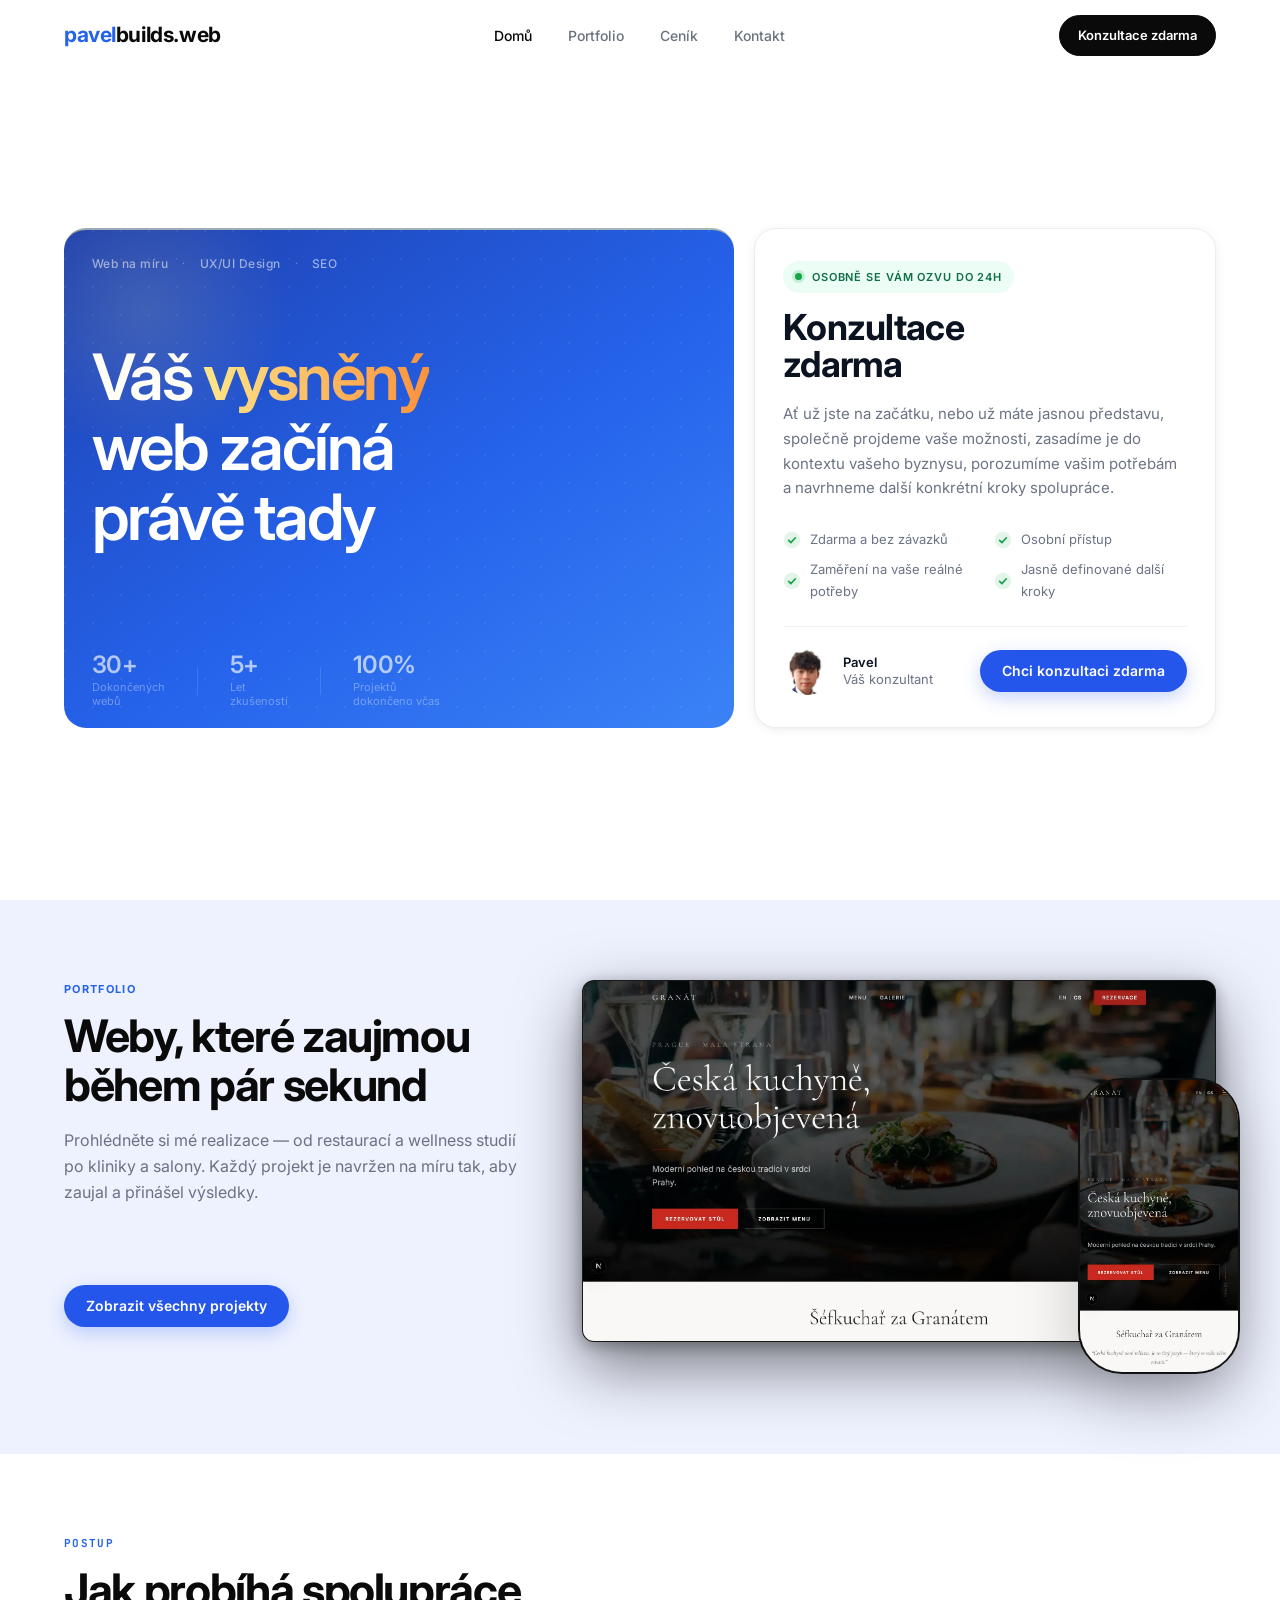
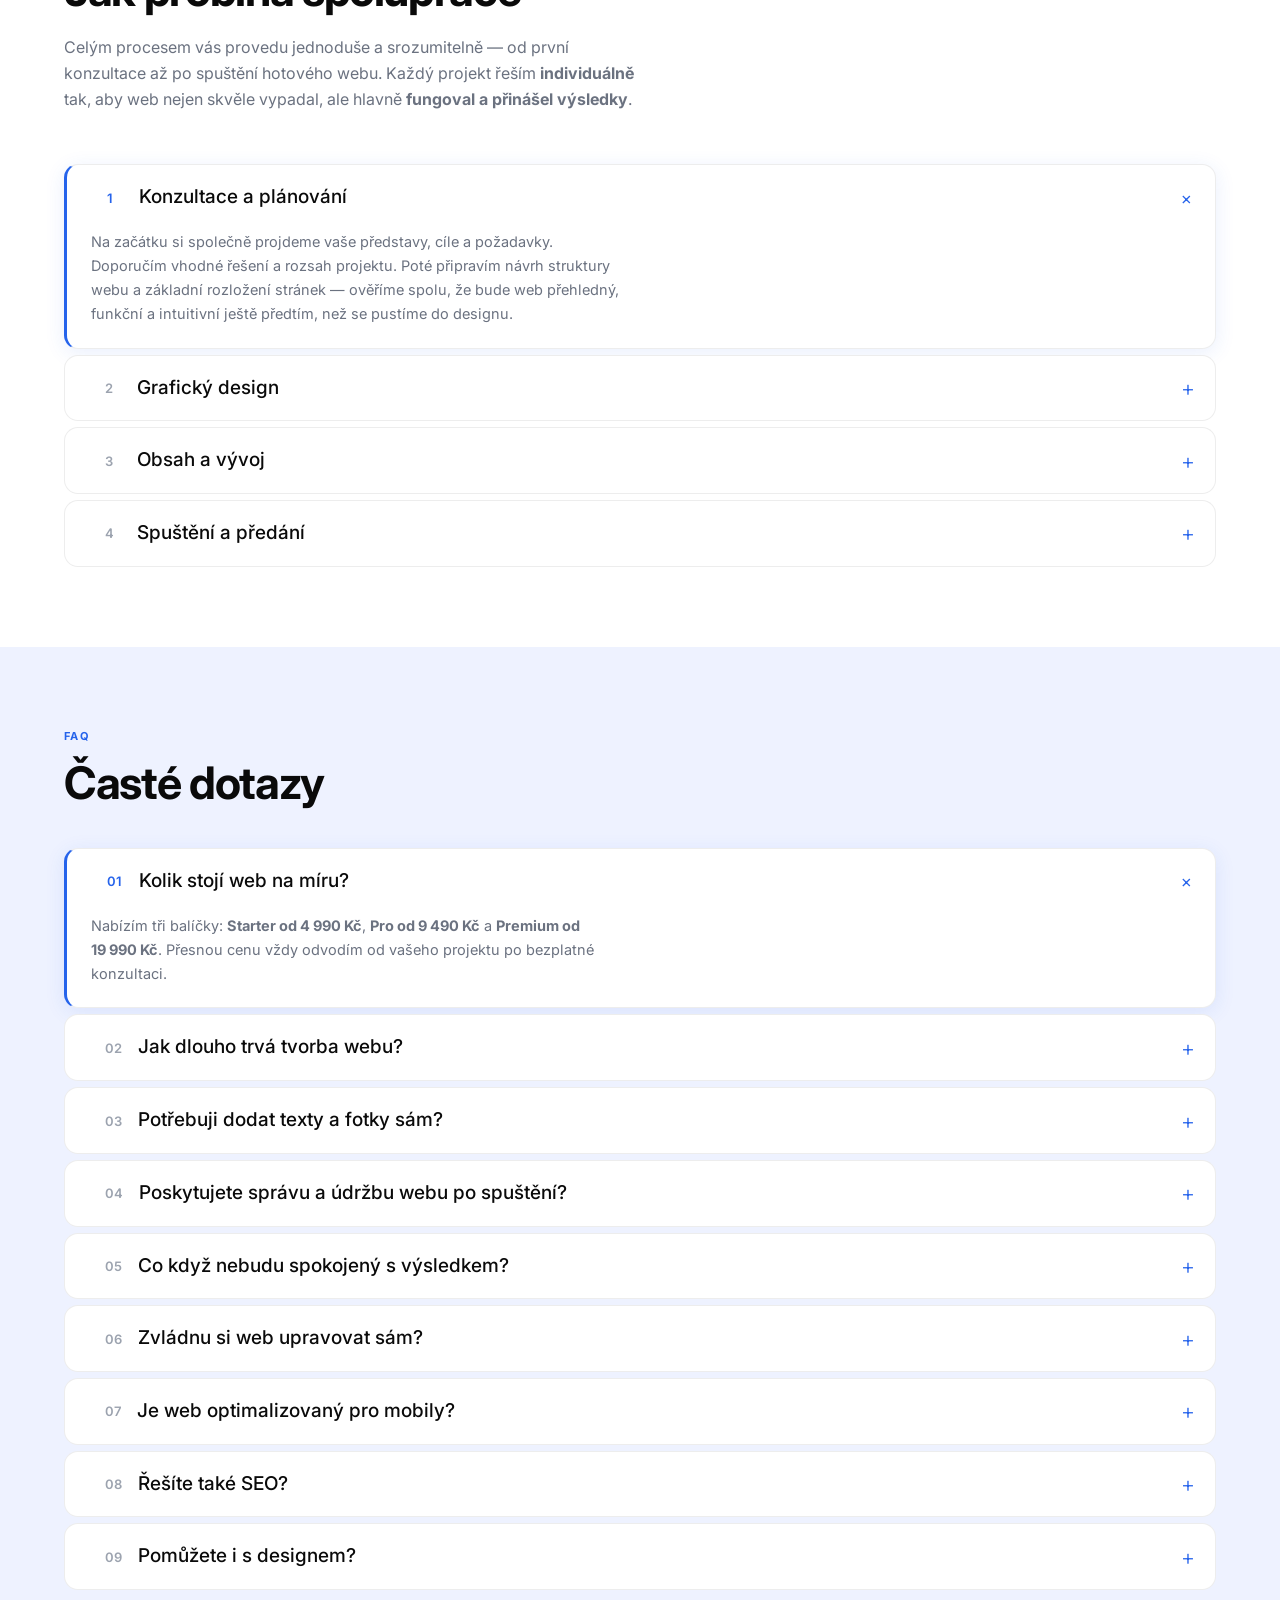
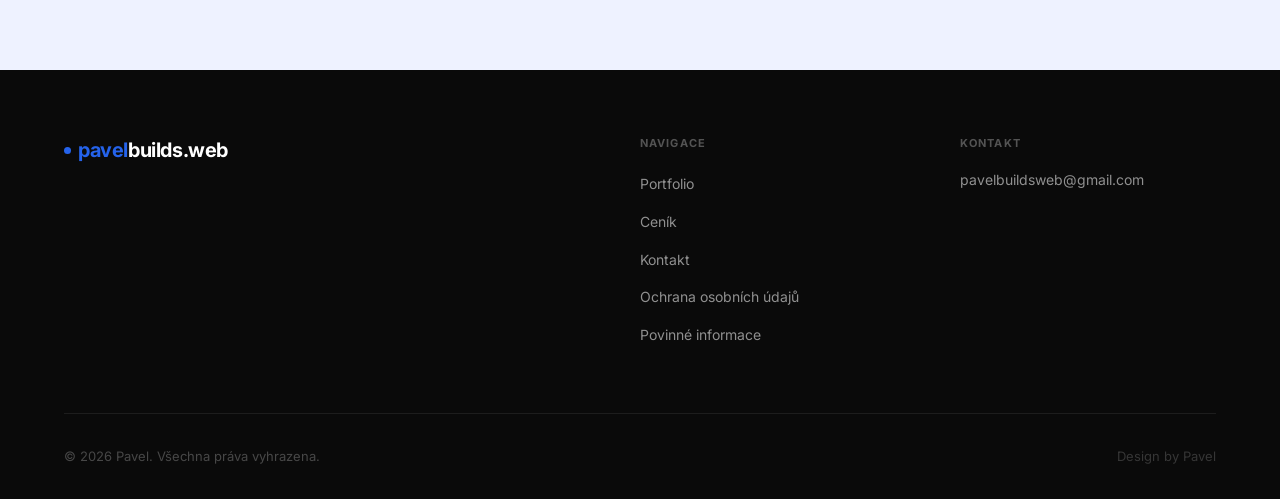
==== commit bb0d089c: "feat: contact form, favicon, email backend, UI polish - Add Resend serverless handler (api/contact.j" ====
--- a/index.html
+++ b/index.html
@@ -47,6 +47,7 @@
   }
   </script>
 
+  <link rel="icon" href="/favicon.svg" type="image/svg+xml" />
   <link rel="preconnect" href="https://fonts.bunny.net" crossorigin />
   <link rel="preload" href="https://fonts.bunny.net/css2?family=Caveat:wght@500;700&family=Inter:wght@400;500;600;700&family=JetBrains+Mono:wght@500&display=swap"
         as="style" onload="this.onload=null;this.rel='stylesheet'" />
@@ -54,7 +55,7 @@
 
   <link rel="stylesheet" href="/css/tokens.css?v=8" />
   <link rel="stylesheet" href="/css/base.css?v=8" />
-  <link rel="stylesheet" href="/css/components.css?v=8" />
+  <link rel="stylesheet" href="/css/components.css?v=9" />
 </head>
 <body>
 
@@ -105,8 +106,6 @@
               <span>UX/UI Design</span>
               <span>·</span>
               <span>SEO</span>
-              <span>·</span>
-              <span>Grafika</span>
             </p>
 
             <h1 class="hero-head" id="hero-heading">
--- a/css/components.css
+++ b/css/components.css
@@ -363,17 +363,17 @@
 .contact-section {
   padding: calc(var(--nav-height) + 64px) var(--pad-x) 80px;
   min-height: 100vh;
-  background: #eef0f5;
+  background: #fff;
 }
 .contact-inner {
   max-width: 620px;
   margin: 0 auto;
 }
 .contact-inner h1 {
-  font-size: clamp(26px, 3vw, 36px);
+  font-size: clamp(20px, 2.2vw, 28px);
   font-weight: 700;
-  letter-spacing: -0.03em;
-  line-height: 1.05;
+  letter-spacing: -0.02em;
+  line-height: 1.3;
   color: #0b1020;
 }
 .contact-lead {
@@ -403,7 +403,7 @@
 
 /* ── Prices section wrapper ────────────────────────────────── */
 .prices-section {
-  background: #eef0f5;
+  background: #fff;
   padding: calc(var(--nav-height) + 48px) var(--pad-x) 72px;
   min-height: 100vh;
 }
@@ -1030,7 +1030,7 @@
 
 .consult-title {
   font-size: clamp(28px, 2.8vw, 40px);
-  font-weight: 800;
+  font-weight: 700;
   line-height: 1.05;
   letter-spacing: -0.02em;
   color: #0b1220;
@@ -1516,3 +1516,8 @@
   .hero-2col, .slot .word { animation: none; }
   .hero-2col { opacity: 1; transform: none; }
 }
+
+/* ── Form result message ──────────────────────────────────── */
+.form-result { padding: 14px 18px; border-radius: 8px; font-size: 15px; margin-top: 16px; }
+.form-result--success { background: #f0fdf4; color: #166534; border: 1px solid #bbf7d0; }
+.form-result--error { background: #fef2f2; color: #991b1b; border: 1px solid #fecaca; }
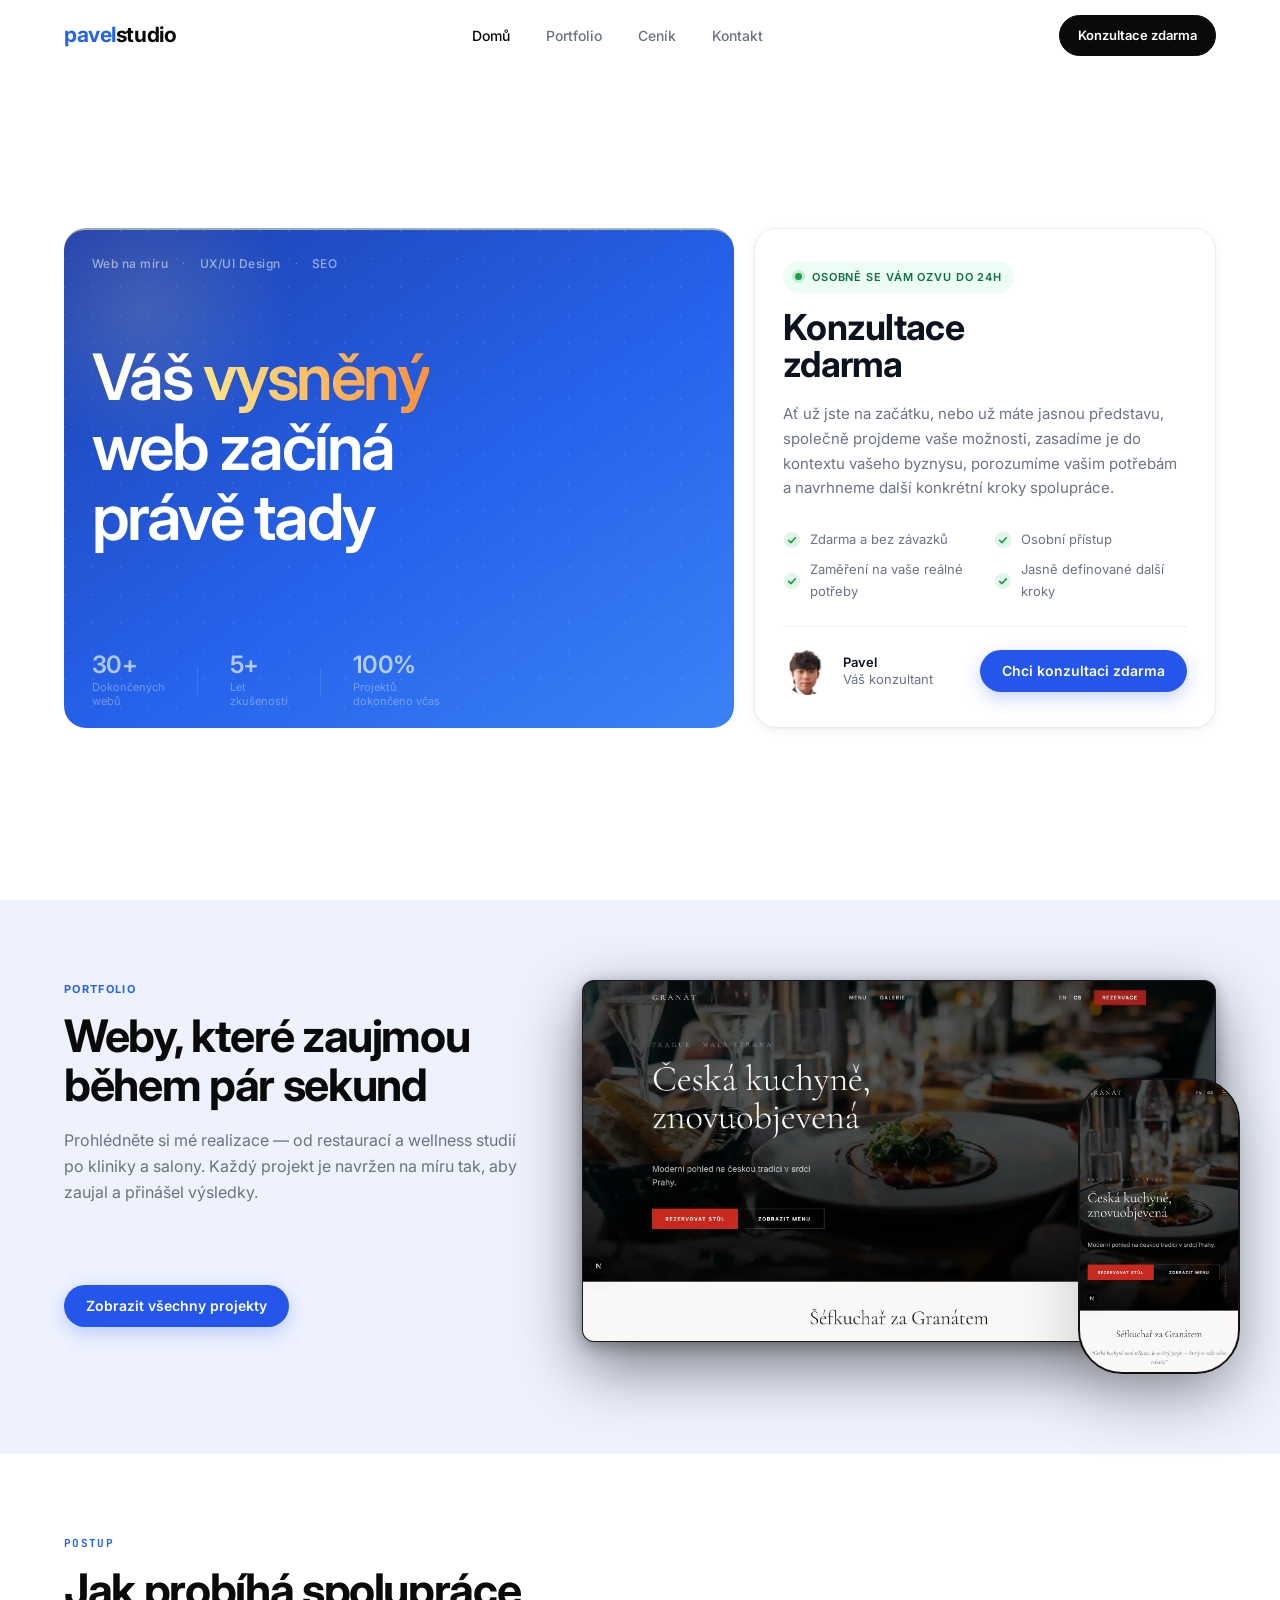
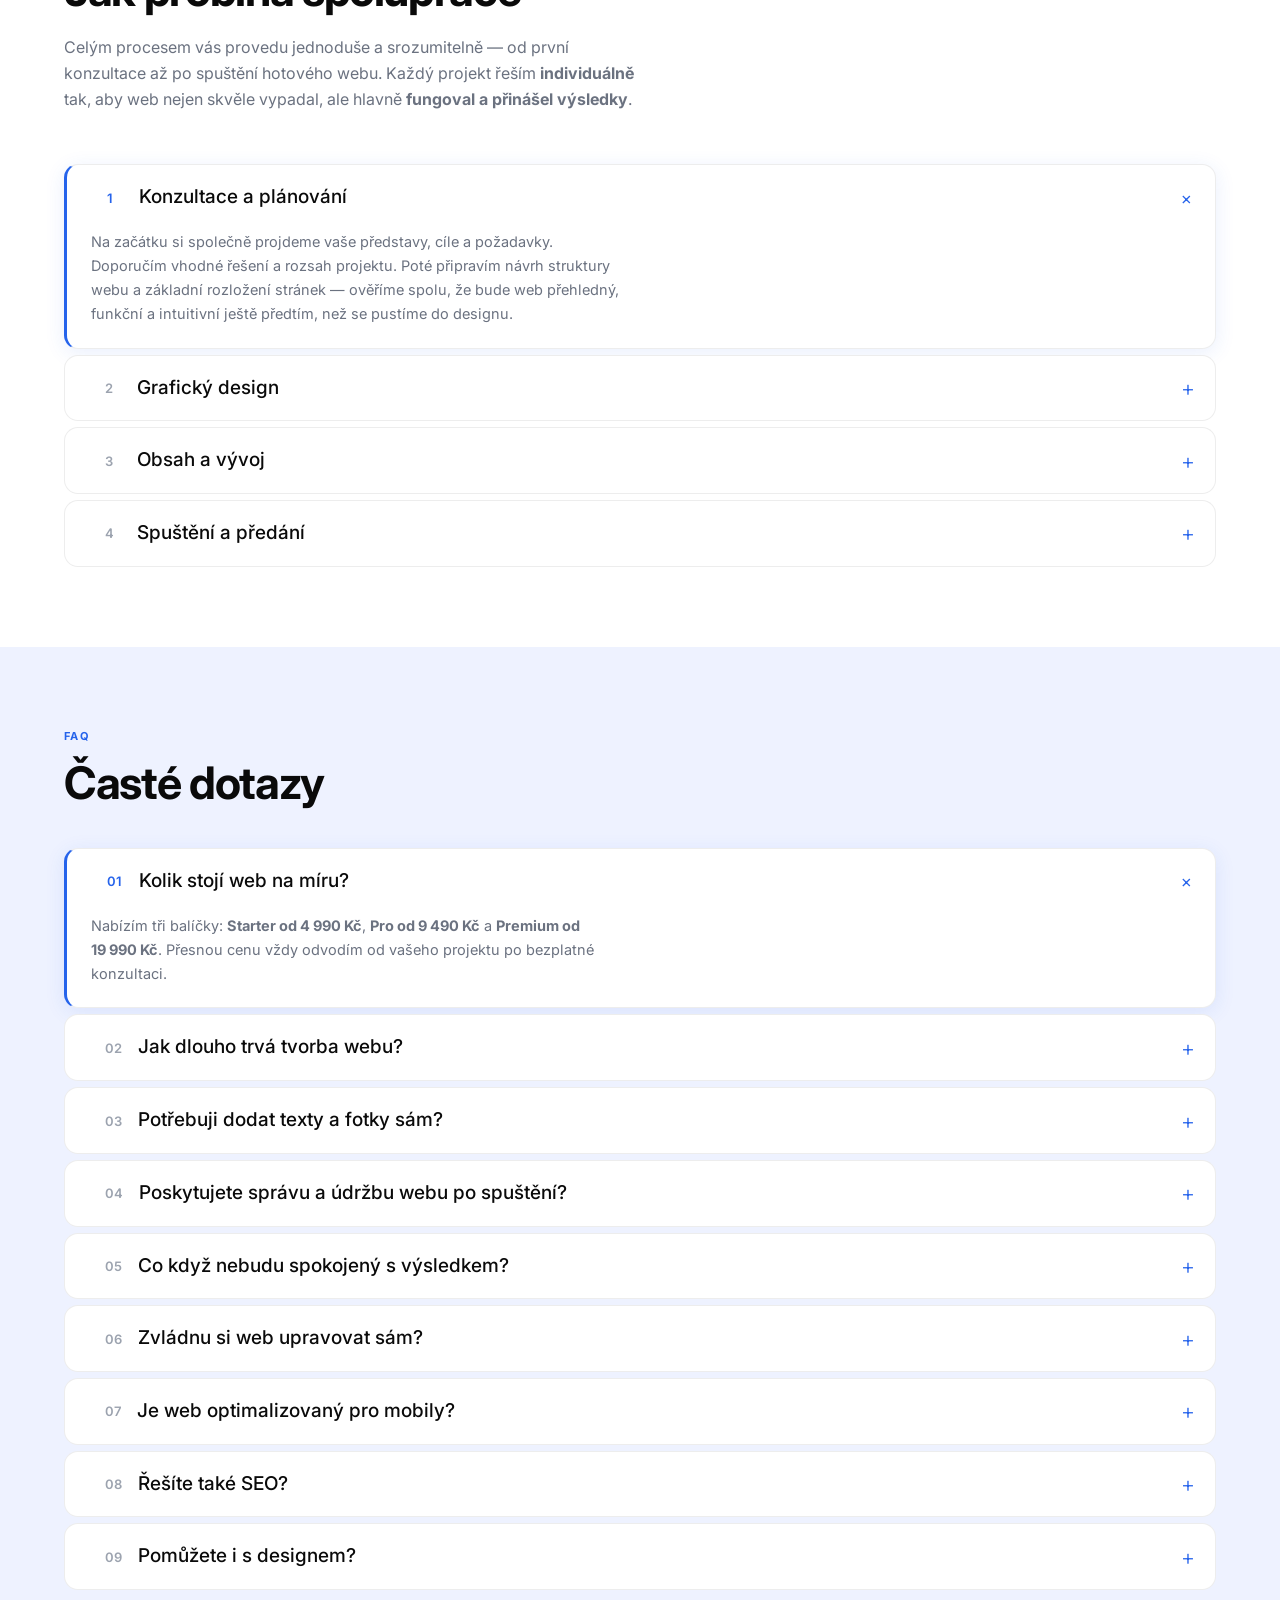
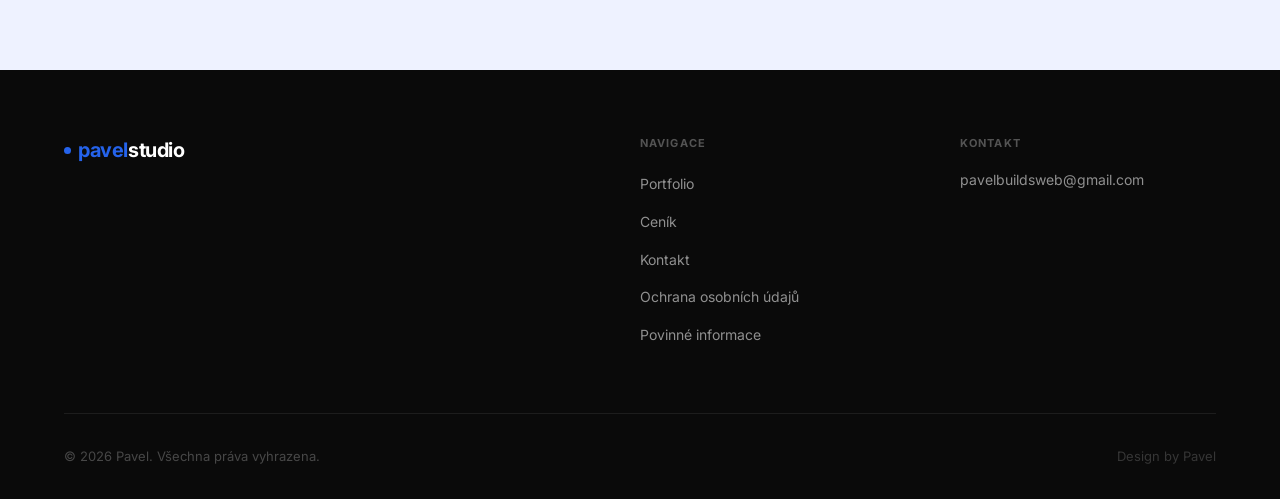
==== commit 71731fa7: "rebrand: logo pavelbuilds.web → pavelstudio across all pages and email templates Co-Authored-By: Cla" ====
--- a/index.html
+++ b/index.html
@@ -55,7 +55,7 @@
 
   <link rel="stylesheet" href="/css/tokens.css?v=8" />
   <link rel="stylesheet" href="/css/base.css?v=8" />
-  <link rel="stylesheet" href="/css/components.css?v=9" />
+  <link rel="stylesheet" href="/css/components.css?v=12" />
 </head>
 <body>
 
@@ -64,8 +64,8 @@
   <!-- ── NAV ──────────────────────────────────────────────────── -->
   <header class="site-header">
     <nav class="nav" aria-label="Hlavní navigace">
-      <a href="/index.html" class="nav__logo" aria-label="pavelbuilds.web — domovská stránka">
-        <span class="nav__logo-text"><span class="nav__logo-pavel">pavel</span>builds<span class="nav__logo-sub">.web</span></span>
+      <a href="/index.html" class="nav__logo" aria-label="pavelstudio — domovská stránka">
+        <span class="nav__logo-text"><span class="nav__logo-pavel">pavel</span>studio</span>
       </a>
       <ul class="nav__links" role="list">
         <li><a href="/index.html"     class="nav__link nav__link--active">Domů</a></li>
@@ -466,7 +466,7 @@
   <footer class="site-footer">
     <div class="footer__inner">
       <div>
-        <div class="footer__logo" aria-hidden="true"><span class="nav__logo-text"><span class="nav__logo-pavel">pavel</span>builds<span class="footer__logo-sub">.web</span></span></div>
+        <div class="footer__logo" aria-hidden="true"><span class="nav__logo-text"><span class="nav__logo-pavel">pavel</span>studio</span></div>
       </div>
       <nav aria-label="Navigace v patičce">
         <p class="footer__heading">Navigace</p>
--- a/css/components.css
+++ b/css/components.css
@@ -370,10 +370,11 @@
   margin: 0 auto;
 }
 .contact-inner h1 {
-  font-size: clamp(20px, 2.2vw, 28px);
+  font-size: clamp(26px, 2.8vw, 32px);
   font-weight: 700;
   letter-spacing: -0.02em;
-  line-height: 1.3;
+  line-height: 1.25;
+  margin: 0 0 28px;
   color: #0b1020;
 }
 .contact-lead {
@@ -403,7 +404,7 @@
 
 /* ── Prices section wrapper ────────────────────────────────── */
 .prices-section {
-  background: #fff;
+  background: #EEF2FF;
   padding: calc(var(--nav-height) + 48px) var(--pad-x) 72px;
   min-height: 100vh;
 }
@@ -440,10 +441,10 @@
 }
 .pc-card {
   background: #fff;
-  border: 1px solid rgba(0,0,0,.06);
+  border: 1px solid rgba(37,99,235,.10);
   border-radius: 20px;
   padding: 27px 25px 25px;
-  box-shadow: 0 2px 8px rgba(0,0,0,.06);
+  box-shadow: 0 4px 16px rgba(37,99,235,.08);
   display: flex;
   flex-direction: column;
   position: relative;
@@ -1398,6 +1399,7 @@
   width: 100%;
   display: block;
   animation: showcaseScroll 13s 1s ease-in-out infinite alternate;
+  animation-play-state: paused;
   will-change: transform;
 }
 @keyframes showcaseScroll {
@@ -1427,7 +1429,12 @@
   width: 100%;
   display: block;
   animation: showcaseScroll 13s 0s ease-in-out infinite alternate;
+  animation-play-state: paused;
   will-change: transform;
+}
+.showcase-section.showcase-anim-go .showcase-img,
+.showcase-section.showcase-anim-go .showcase-phone-screen img {
+  animation-play-state: running;
 }
 
 .showcase-eyebrow,
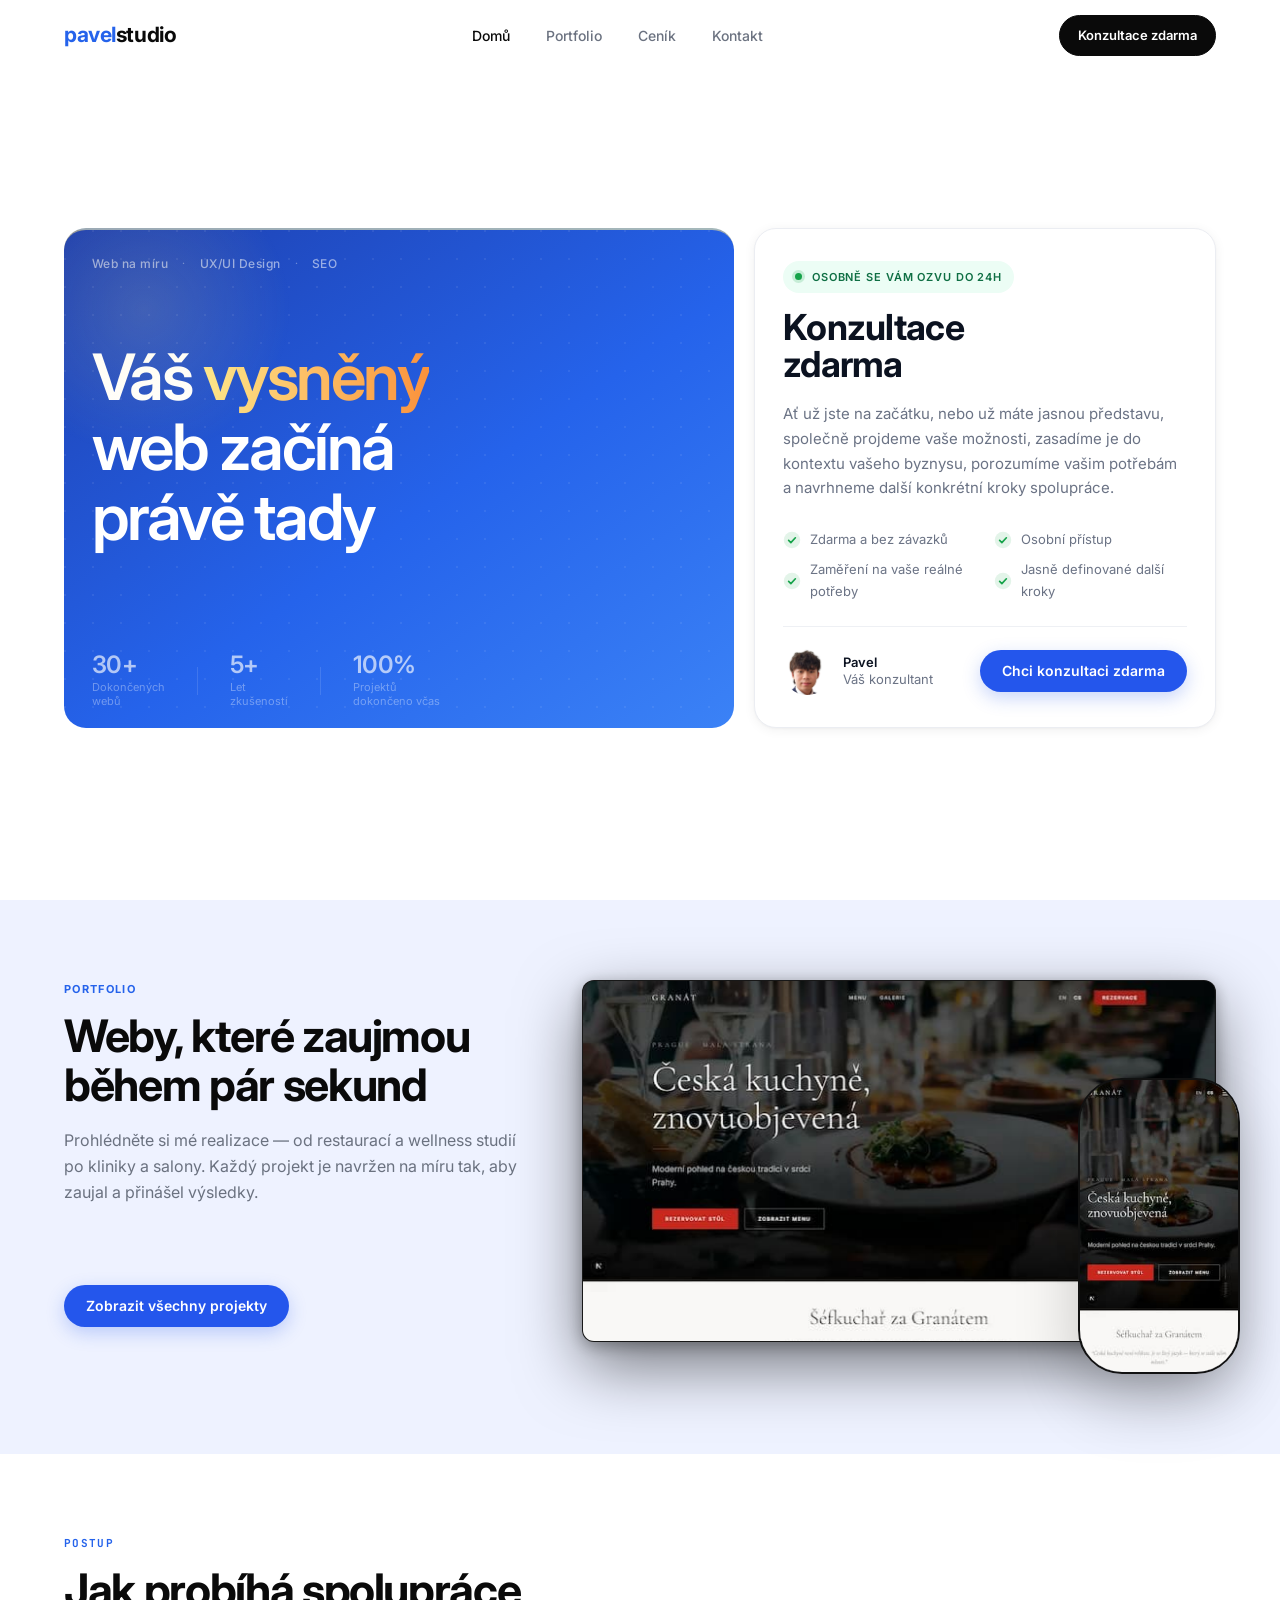
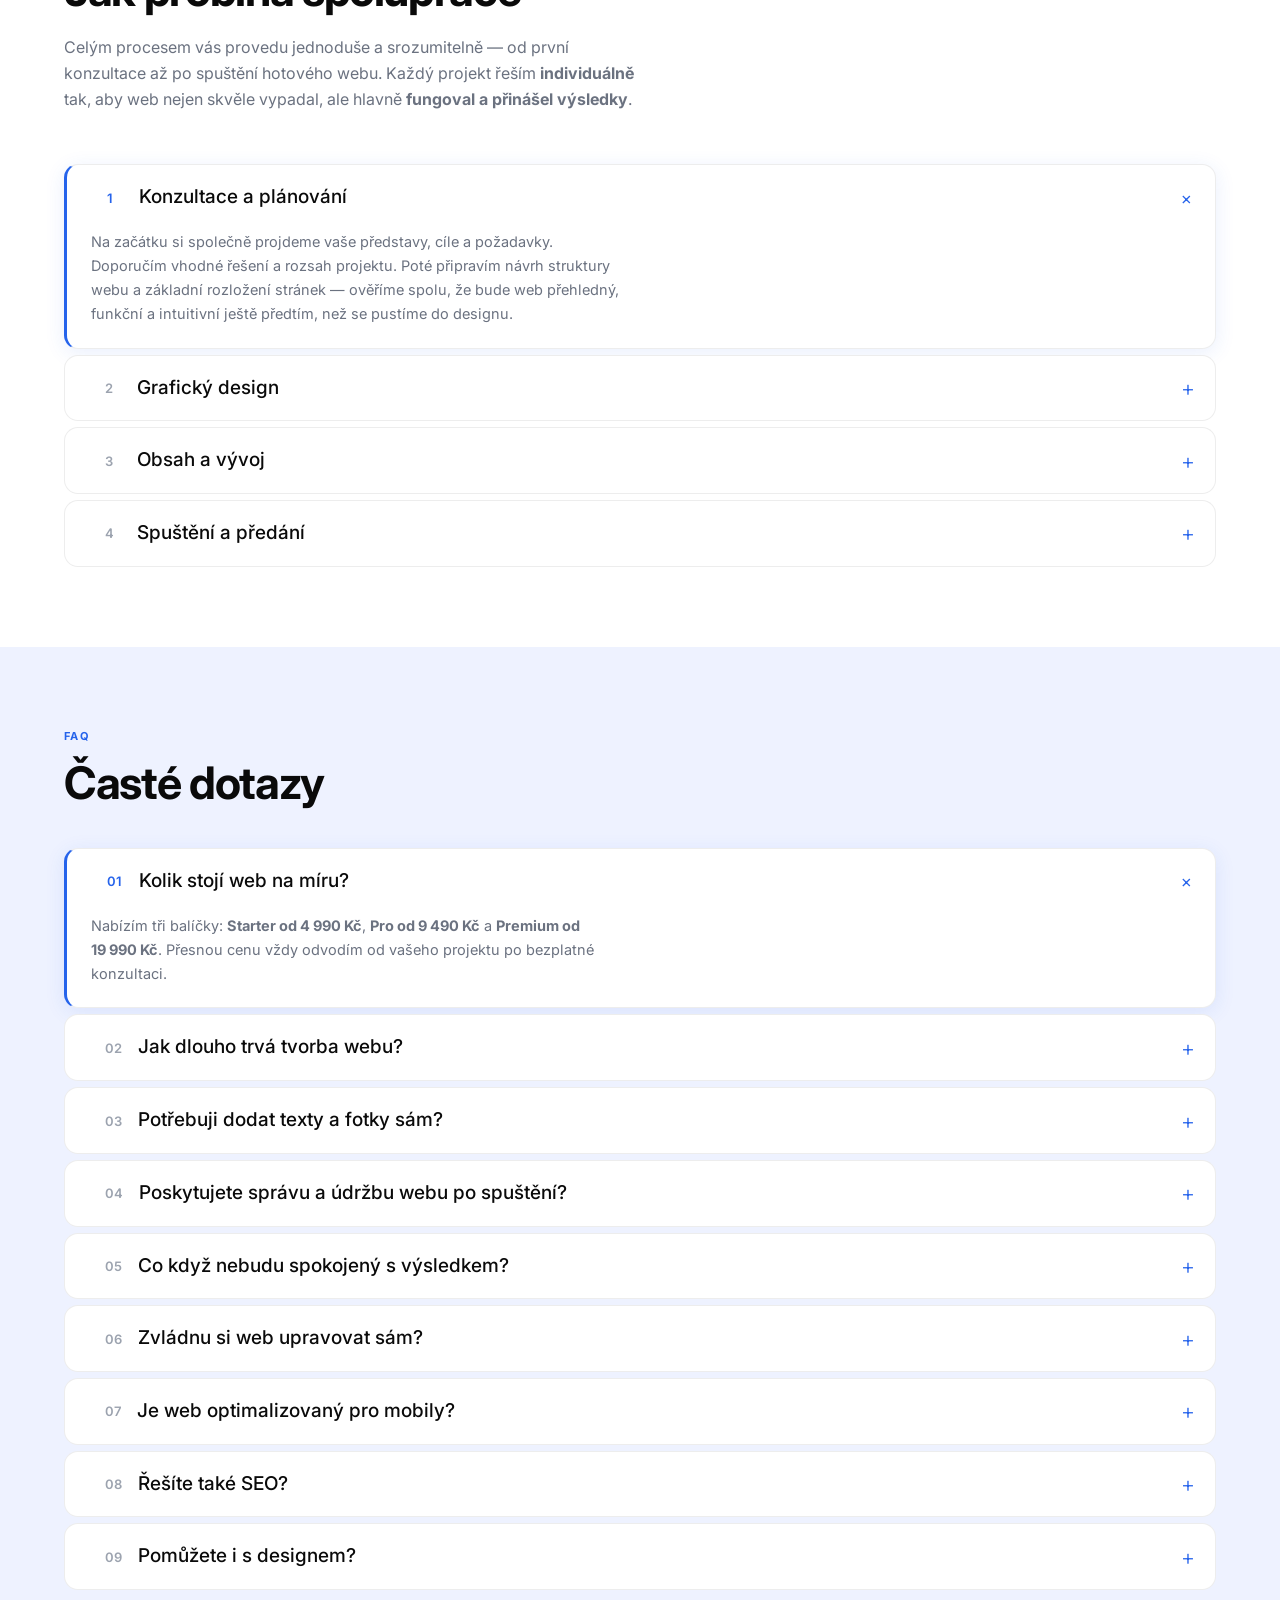
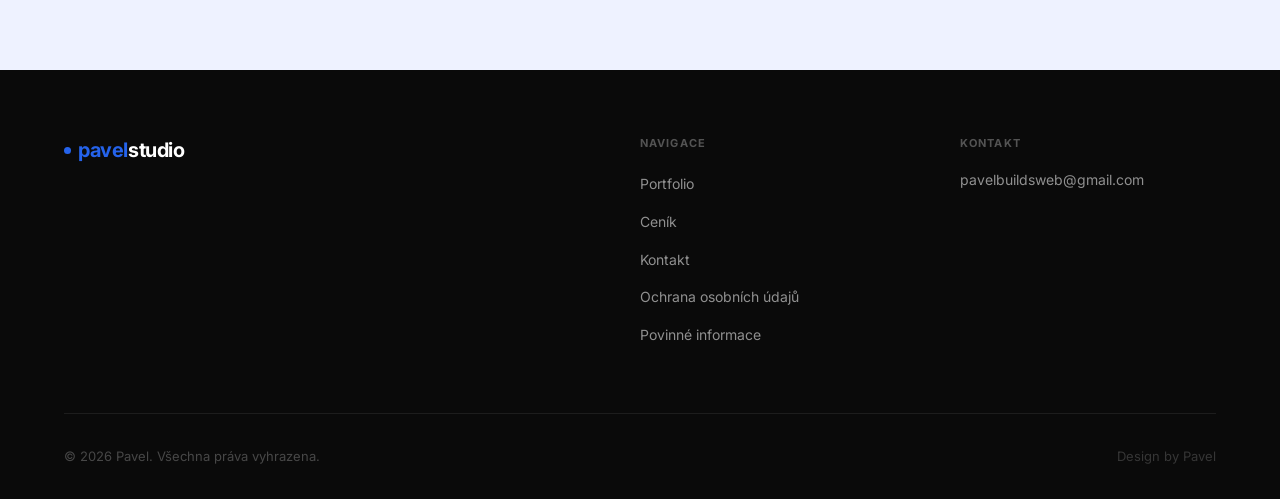
==== commit 29f406ca: "perf: PageSpeed fixes — CSP font loader, smaller images, domain URLs - Replace inline onload font lo" ====
--- a/index.html
+++ b/index.html
@@ -6,14 +6,14 @@
 
   <title>Váš profesionální web | Pavel — webař na volné noze</title>
   <meta name="description" content="Tvořím weby na míru pro české firmy a živnostníky. Od návrhu po spuštění — jeden kontakt, kompletní servis." />
-  <link rel="canonical" href="https://www.pavelweb.cz/" />
+  <link rel="canonical" href="https://www.studiopavel.cz/" />
 
   <meta property="og:type"         content="website" />
   <meta property="og:site_name"    content="Pavel — webař na volné noze" />
   <meta property="og:title"        content="Váš profesionální web | Pavel — webař na volné noze" />
   <meta property="og:description"  content="Tvořím weby na míru pro české firmy a živnostníky. Od návrhu po spuštění — jeden kontakt, kompletní servis." />
-  <meta property="og:url"          content="https://www.pavelweb.cz/" />
-  <meta property="og:image"        content="https://www.pavelweb.cz/images/og-cover.jpg" />
+  <meta property="og:url"          content="https://www.studiopavel.cz/" />
+  <meta property="og:image"        content="https://www.studiopavel.cz/images/og-cover.jpg" />
   <meta property="og:image:width"  content="1200" />
   <meta property="og:image:height" content="630" />
   <meta property="og:locale"       content="cs_CZ" />
@@ -21,7 +21,7 @@
   <meta name="twitter:card"        content="summary_large_image" />
   <meta name="twitter:title"       content="Váš profesionální web | Pavel — webař na volné noze" />
   <meta name="twitter:description" content="Tvořím weby na míru pro české firmy a živnostníky. Od návrhu po spuštění — jeden kontakt, kompletní servis." />
-  <meta name="twitter:image"       content="https://www.pavelweb.cz/images/og-cover.jpg" />
+  <meta name="twitter:image"       content="https://www.studiopavel.cz/images/og-cover.jpg" />
 
   <script type="application/ld+json">
   {
@@ -29,19 +29,19 @@
     "@graph": [
       {
         "@type": "Person",
-        "@id": "https://www.pavelweb.cz/#person",
+        "@id": "https://www.studiopavel.cz/#person",
         "name": "Pavel",
         "jobTitle": "Webař na volné noze",
-        "url": "https://www.pavelweb.cz/",
+        "url": "https://www.studiopavel.cz/",
         "knowsAbout": ["Tvorba webových stránek", "SEO", "UI/UX design"]
       },
       {
         "@type": "Service",
-        "@id": "https://www.pavelweb.cz/#service",
+        "@id": "https://www.studiopavel.cz/#service",
         "serviceType": "Tvorba webových stránek na míru",
-        "provider": { "@id": "https://www.pavelweb.cz/#person" },
+        "provider": { "@id": "https://www.studiopavel.cz/#person" },
         "areaServed": "CZ",
-        "url": "https://www.pavelweb.cz/pricing.html"
+        "url": "https://www.studiopavel.cz/pricing.html"
       }
     ]
   }
@@ -50,7 +50,7 @@
   <link rel="icon" href="/favicon.svg" type="image/svg+xml" />
   <link rel="preconnect" href="https://fonts.bunny.net" crossorigin />
   <link rel="preload" href="https://fonts.bunny.net/css2?family=Caveat:wght@500;700&family=Inter:wght@400;500;600;700&family=JetBrains+Mono:wght@500&display=swap"
-        as="style" onload="this.onload=null;this.rel='stylesheet'" />
+        as="style" />
   <noscript><link rel="stylesheet" href="https://fonts.bunny.net/css2?family=Caveat:wght@500;700&family=Inter:wght@400;500;600;700&family=JetBrains+Mono:wght@500&display=swap" /></noscript>
 
   <link rel="stylesheet" href="/css/tokens.css?v=8" />
@@ -219,16 +219,17 @@
           <div class="showcase-browser">
             <div class="showcase-screen">
               <img
-                src="/images/granat_restaurant_portofolio.webp"
+                src="/images/granat_restaurant_portofolio.jpg"
                 alt="Ukázka webu — Granát restaurace"
                 class="showcase-img"
-                width="1440" height="900"
+                width="650" height="1696"
+                fetchpriority="high"
               />
             </div>
           </div>
           <div class="showcase-phone" aria-hidden="true">
             <div class="showcase-phone-screen">
-              <img src="/images/granat_restaurant_portofolio_phone.webp" alt="Mobilní zobrazení webu Granát Restaurace" width="390" height="844" />
+              <img src="/images/granat_restaurant_portofolio_phone.jpg" alt="Mobilní zobrazení webu Granát Restaurace" width="200" height="1955" />
             </div>
           </div>
         </div>
@@ -488,6 +489,7 @@
       <small class="footer__credit">Design by Pavel</small>
     </div>
   </footer>
+  <script src="/js/fonts.js" defer></script>
   <script src="/js/hero.js" defer></script>
   <script src="/js/nav.js" defer></script>
   <script src="/js/anim.js" defer></script>
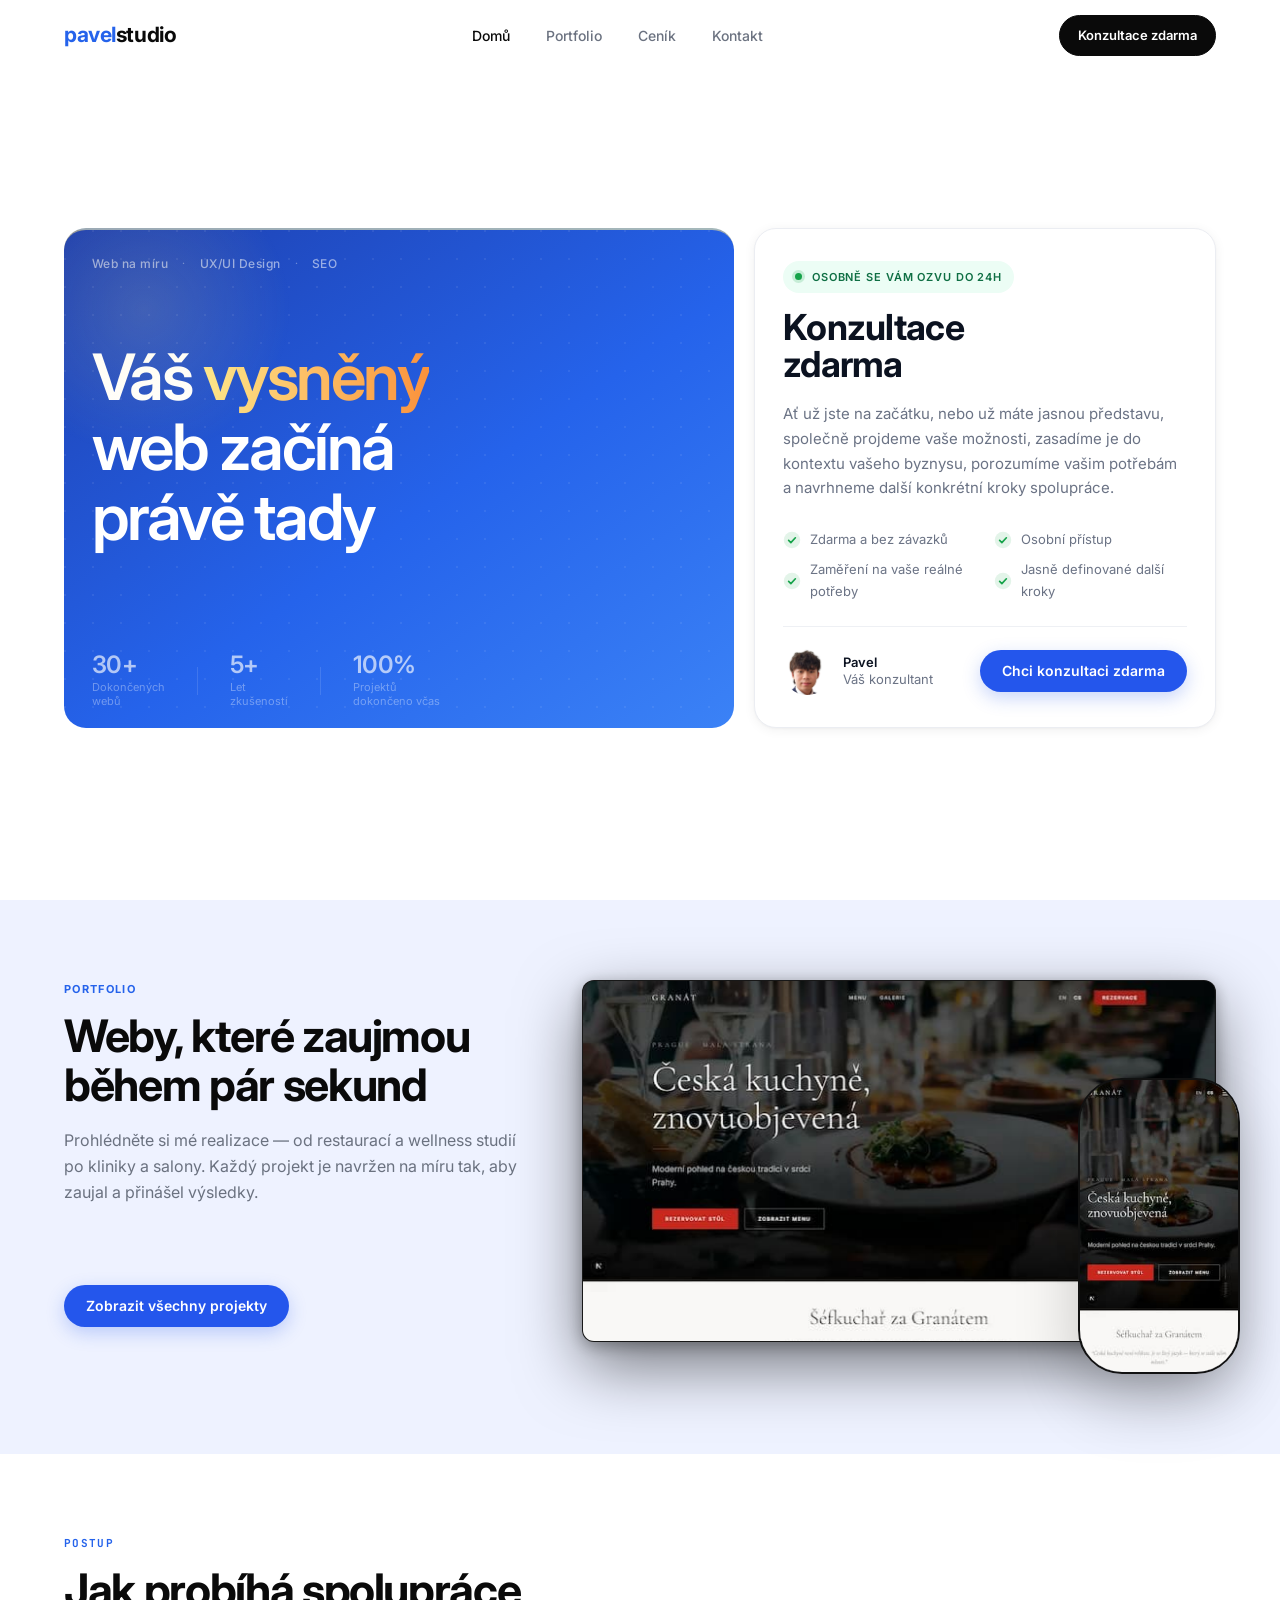
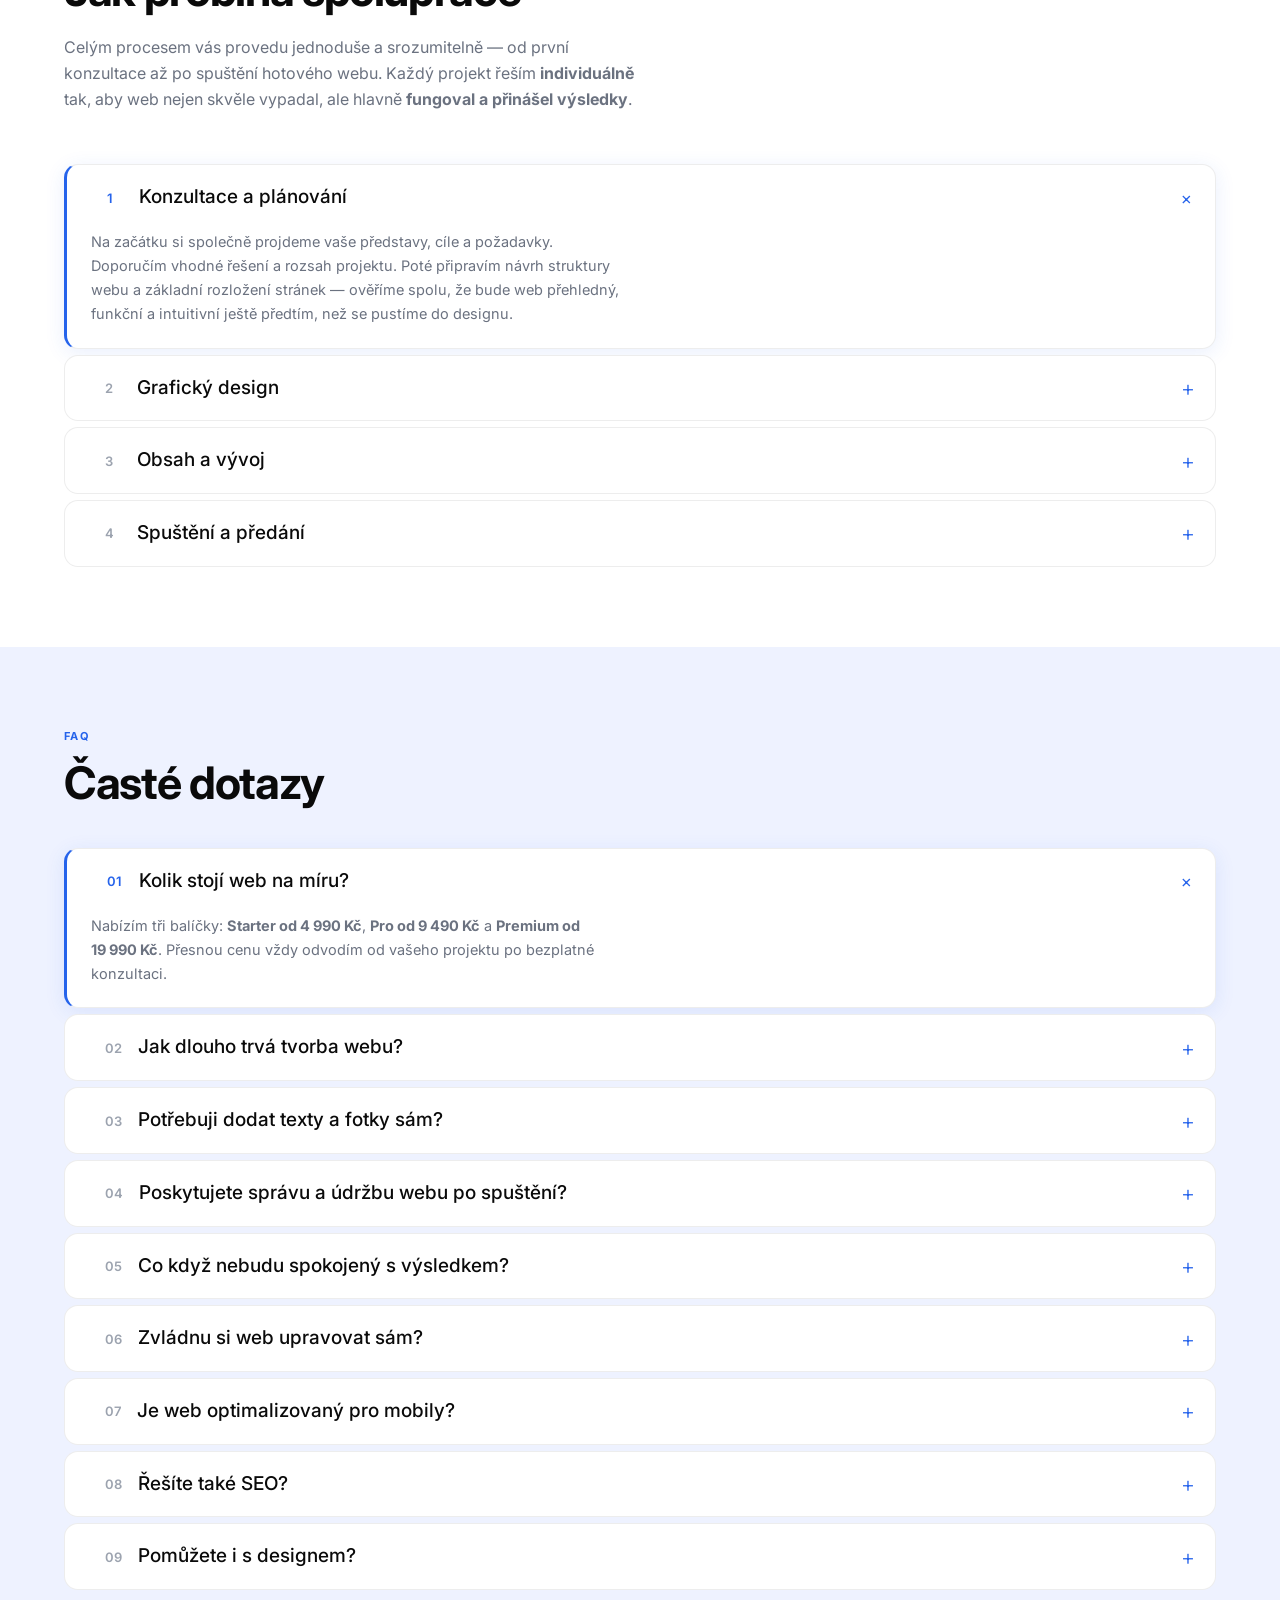
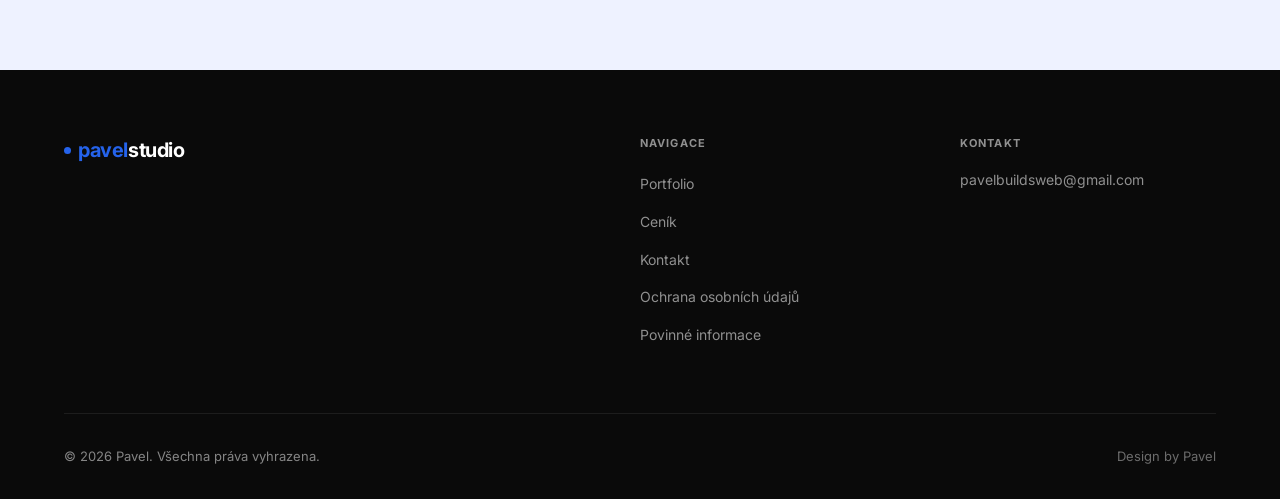
==== commit cfa7bc5e: "perf/fix: mobile LCP, font preconnect, footer contrast - Pre-fill hero slot in HTML so h1 renders be" ====
--- a/index.html
+++ b/index.html
@@ -49,13 +49,14 @@
 
   <link rel="icon" href="/favicon.svg" type="image/svg+xml" />
   <link rel="preconnect" href="https://fonts.bunny.net" crossorigin />
+  <link rel="preconnect" href="https://fonts.bunny.net" />
   <link rel="preload" href="https://fonts.bunny.net/css2?family=Caveat:wght@500;700&family=Inter:wght@400;500;600;700&family=JetBrains+Mono:wght@500&display=swap"
         as="style" />
   <noscript><link rel="stylesheet" href="https://fonts.bunny.net/css2?family=Caveat:wght@500;700&family=Inter:wght@400;500;600;700&family=JetBrains+Mono:wght@500&display=swap" /></noscript>
 
   <link rel="stylesheet" href="/css/tokens.css?v=8" />
   <link rel="stylesheet" href="/css/base.css?v=8" />
-  <link rel="stylesheet" href="/css/components.css?v=12" />
+  <link rel="stylesheet" href="/css/components.css?v=13" />
 </head>
 <body>
 
@@ -109,7 +110,7 @@
             </p>
 
             <h1 class="hero-head" id="hero-heading">
-              Váš <span class="slot" id="slot" aria-live="polite" aria-label="profesionální"></span><br />
+              Váš <span class="slot" id="slot" aria-live="polite" aria-label="profesionální"><span class="word" style="color:#c46aa3">vysněný</span></span><br />
               web začíná<br />
               právě tady
             </h1>
--- a/css/components.css
+++ b/css/components.css
@@ -792,15 +792,15 @@
 .footer__logo { font-family: var(--font-sans); font-size: 20px; font-weight: 700; letter-spacing: -0.02em; color: #fff; display: flex; align-items: center; gap: 7px; margin-bottom: var(--s-2); }
 .footer__logo::before { content:''; width:7px; height:7px; background: var(--color-accent); border-radius:50%; }
 .footer__tagline { color: rgba(255,255,255,.4); font-size: 14px; line-height: 1.6; max-width: 34ch; }
-.footer__heading { font-size: 11px; font-weight: 700; text-transform: uppercase; letter-spacing: .1em; color: rgba(255,255,255,.3); margin-bottom: var(--s-2); }
+.footer__heading { font-size: 11px; font-weight: 700; text-transform: uppercase; letter-spacing: .1em; color: rgba(255,255,255,.55); margin-bottom: var(--s-2); }
 .footer__links { list-style:none; padding:0; margin:0; display:flex; flex-direction:column; gap: var(--s-1); }
 .footer__links a { color: rgba(255,255,255,.55); text-decoration:none; font-size: 14px; transition: color var(--transition-fast); }
 .footer__links a:hover { color: #fff; text-decoration:none; }
 .footer__email { color: rgba(255,255,255,.55); text-decoration:none; font-size:14px; transition: color var(--transition-fast); display:block; }
 .footer__email:hover { color: #fff; text-decoration:none; }
 .footer__bottom { max-width: var(--max-width); margin: var(--s-4) auto 0; display:flex; justify-content:space-between; align-items:center; flex-wrap:wrap; gap: var(--s-1); }
-.footer__bottom small { color: rgba(255,255,255,.25); font-size: 13px; }
-.footer__credit { color: rgba(255,255,255,.18) !important; }
+.footer__bottom small { color: rgba(255,255,255,.5); font-size: 13px; }
+.footer__credit { color: rgba(255,255,255,.4) !important; }
 .footer__logo-sub { font-size: inherit; font-weight: inherit; letter-spacing: inherit; text-transform: none; color: inherit; }
 
 /* ── Logo strip ────────────────────────────────────────────── */
